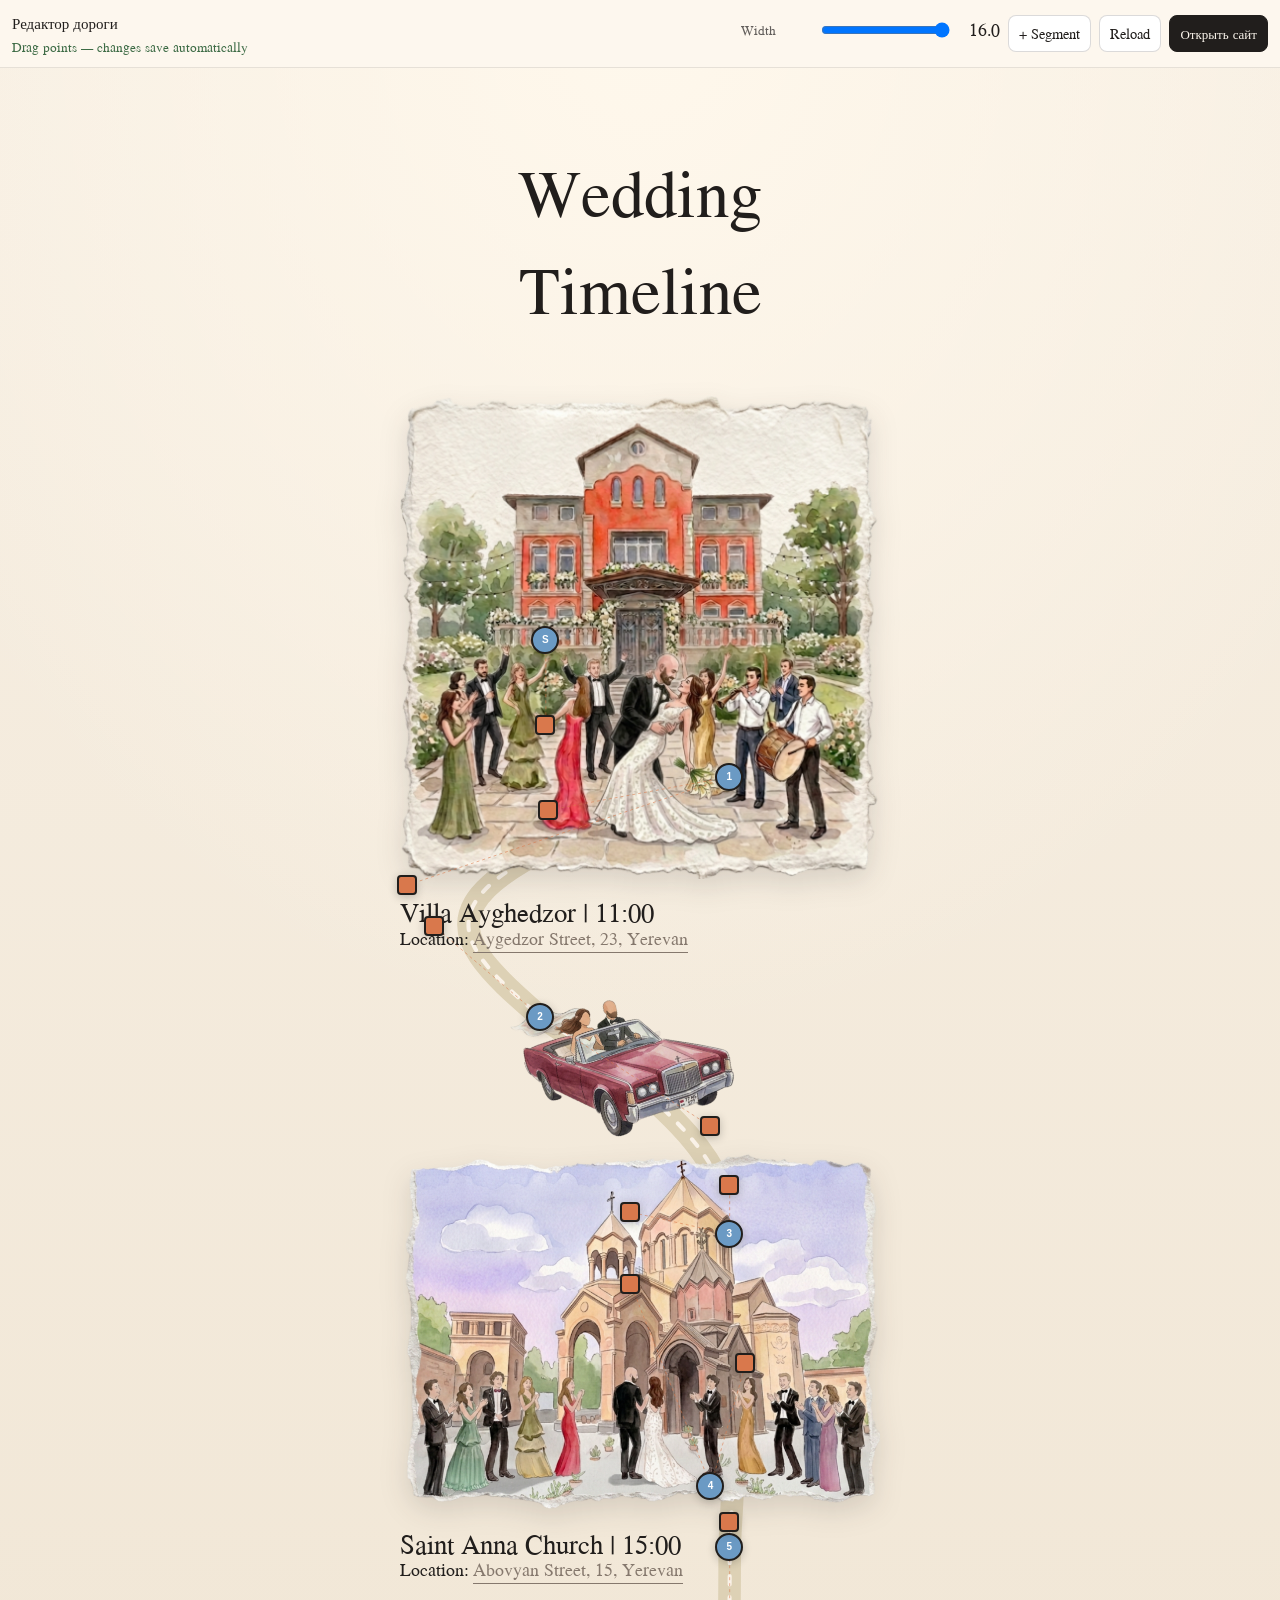
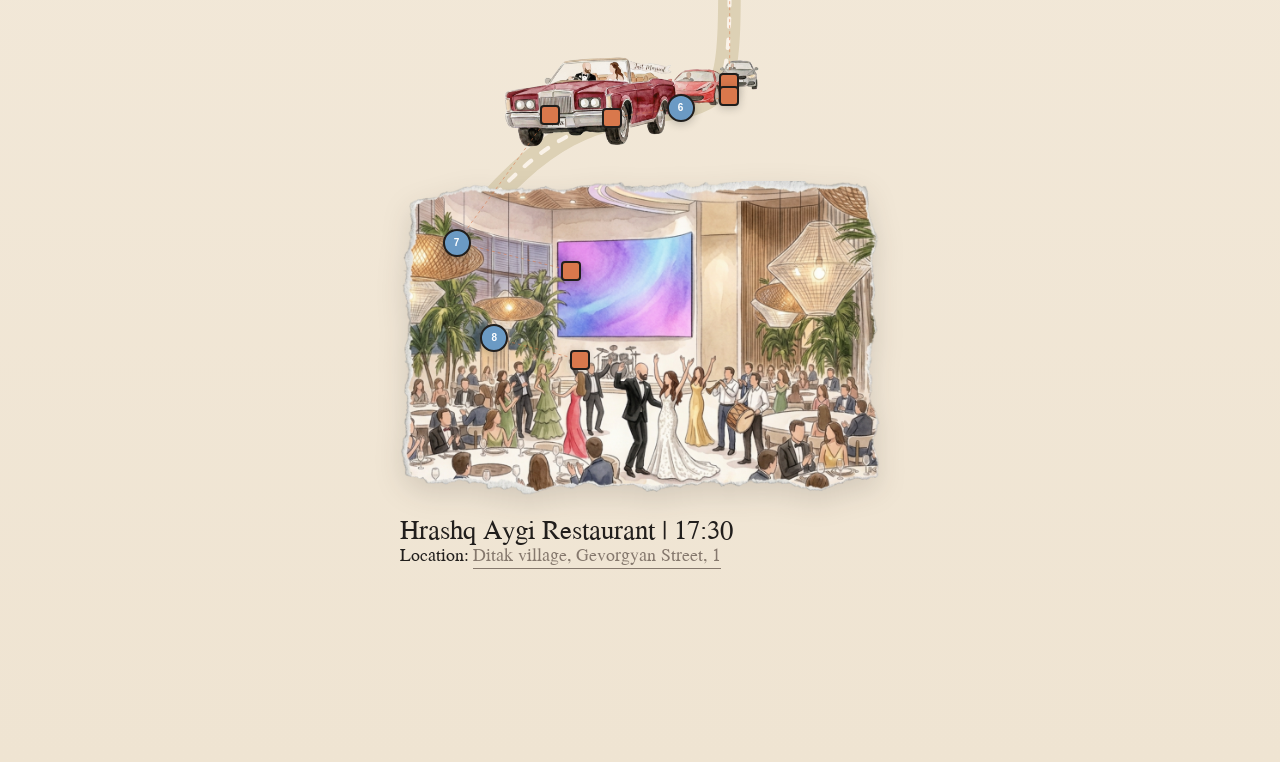
==== road-editor.html @ af09ce6f "Add visual road editor with auto-sync to the invite page. Standalone road-editor saves path points t" ====
<!DOCTYPE html>
<html lang="ru" class="way-edit road-editor">
  <head>
    <meta charset="UTF-8" />
    <meta
      name="viewport"
      content="width=device-width, initial-scale=1.0, viewport-fit=cover, maximum-scale=1"
    />
    <meta name="theme-color" content="#f6efe2" />
    <title>Road editor — Wedding timeline</title>
    <link rel="preconnect" href="https://fonts.googleapis.com" />
    <link rel="preconnect" href="https://fonts.gstatic.com" crossorigin />
    <link
      href="https://fonts.googleapis.com/css2?family=Birthstone+Bounce:wght@400;500&family=Jomolhari&family=Ponomar&display=swap"
      rel="stylesheet"
    />
    <link rel="stylesheet" href="styles.css?v=20260731d" />
  </head>
  <body class="road-editor-body">
    <header class="road-editor-bar">
      <div class="road-editor-bar__copy">
        <strong>Редактор дороги</strong>
        <span data-road-status data-state="ok">Loading…</span>
      </div>
      <div class="road-editor-bar__tools">
        <label class="way-edit-field road-editor-width">
          <span>Width</span>
          <input data-edit="width" type="range" min="3" max="16" step="0.5" />
          <output data-edit="width-out">7.5</output>
        </label>
        <button type="button" data-edit="add">+ Segment</button>
        <button type="button" data-edit="reload">Reload</button>
        <a class="road-editor-bar__link" href="./">Открыть сайт</a>
      </div>
    </header>

    <main class="road-editor-main">
      <section class="way" aria-label="Wedding day itinerary">
        <h2 class="way__title">Wedding Timeline</h2>
        <div class="way__stage">
          <svg
            class="way__mobile-road way__mobile-road--full"
            viewBox="-80 0 260 1000"
            preserveAspectRatio="none"
            overflow="visible"
            xmlns="http://www.w3.org/2000/svg"
            aria-hidden="true"
          >
            <path class="way__mobile-road-bed" d="M 50 20 C 50 80, 52 140, 50 190" />
            <path class="way__mobile-road-dash" d="M 50 20 C 50 80, 52 140, 50 190" />
          </svg>

          <div class="way__decor" aria-hidden="true"></div>

          <article class="way__card way__card--villa">
            <div class="way__card-art">
              <img
                src="assets/way-villa.png"
                alt="Villa Ayghedzor"
                loading="eager"
                decoding="async"
              />
            </div>
            <div class="way__card-copy">
              <h2>Villa Ayghedzor | 11:00</h2>
              <p><span>Location:</span><a href="#">Aygedzor Street, 23, Yerevan</a></p>
            </div>
          </article>

          <div class="way__mobile-leg way__mobile-leg--church" aria-hidden="true">
            <div class="way__mobile-car way__mobile-car--solo">
              <img src="assets/way-car.png" alt="" loading="eager" decoding="async" />
            </div>
          </div>

          <article class="way__card way__card--church">
            <div class="way__card-art">
              <img
                src="assets/way-church.png"
                alt="Saint Anna Church"
                loading="eager"
                decoding="async"
              />
            </div>
            <div class="way__card-copy">
              <h2>Saint Anna Church | 15:00</h2>
              <p><span>Location:</span><a href="#">Abovyan Street, 15, Yerevan</a></p>
            </div>
          </article>

          <div class="way__mobile-leg way__mobile-leg--restaurant" aria-hidden="true">
            <div class="way__mobile-car way__mobile-car--convoy">
              <img src="assets/way-convoy.png" alt="" loading="eager" decoding="async" />
            </div>
          </div>

          <article class="way__card way__card--restaurant">
            <div class="way__card-art">
              <img
                src="assets/way-restaurant.png"
                alt="Hrashq Aygi Restaurant"
                loading="eager"
                decoding="async"
              />
            </div>
            <div class="way__card-copy">
              <h2>Hrashq Aygi Restaurant | 17:30</h2>
              <p>
                <span>Location:</span
                ><a href="#">Ditak village, Gevorgyan Street, 1</a>
              </p>
            </div>
          </article>
        </div>
      </section>
    </main>

    <script src="way-mobile.js?v=20260731d"></script>
    <script src="road-editor.js?v=20260731d"></script>
  </body>
</html>
---- styles.css ----
:root {
  --color-bg: #fdf7ee;
  --color-ink: #211e1c;
  --color-ink-strong: #000000;
  --color-rule: #5d886d;
  --color-link: #85786d;
  --font-serif: "Ponomar", "Times New Roman", serif;
  --font-script: "Birthstone Bounce", cursive;
  --font-display: "Jomolhari", "Times New Roman", serif;
  --font-annabelle: "Annabelle Cyr", "Birthstone Bounce", cursive;
  --page-max: 1440px;
  /* Locked on phones so Safari chrome show/hide does not resize sections. */
  --app-height: 100svh;
}

@font-face {
  font-family: "Annabelle Cyr";
  src: url("assets/fonts/AnnabelleCyr.ttf") format("truetype");
  font-weight: 400;
  font-style: normal;
  font-display: swap;
}

*,
*::before,
*::after {
  box-sizing: border-box;
  margin: 0;
  padding: 0;
}

html {
  -webkit-font-smoothing: antialiased;
  -moz-osx-font-smoothing: grayscale;
  -webkit-text-size-adjust: 100%;
  text-size-adjust: 100%;
}

/*
 * Safari 26+ ignores theme-color. It tints the bottom toolbar from:
 *   1) a fixed/sticky edge strip (≥3px tall, ≥80% wide, within ~3px of bottom)
 *   2) else body background → that's why you saw solid #fdf7ee
 *
 * For a translucent bar: keep this strip WITHOUT background-color
 * (do not set transparent — Safari then falls back to body and paints the fill).
 */
.safari-transparent-nav {
  position: fixed;
  bottom: 0;
  left: 0;
  width: 100%;
  height: 3px;
  z-index: 9999;
  pointer-events: none;
}

html,
body {
  background: var(--color-bg);
}

body {
  font-family: var(--font-display);
  color: var(--color-ink);
  overflow-x: clip;
  overscroll-behavior-y: none;
}

/* Native document scroll on phones — avoids jank from JS translate scroll. */
html.is-native-scroll,
html.is-native-scroll body {
  height: auto;
  min-height: 100%;
  overflow-x: clip;
  overflow-y: auto;
  overscroll-behavior-y: auto;
}

html.is-native-scroll .scroll-root {
  display: none;
  height: 0 !important;
}

html.is-native-scroll .page {
  position: relative;
  inset: auto;
  width: 100%;
  height: auto;
  min-height: 100%;
  overflow: visible;
}

html.is-native-scroll .page__content {
  transform: none !important;
  will-change: auto;
}

html.is-native-scroll .page__bg {
  position: fixed;
  /* Large viewport keeps the fill stable while Safari chrome toggles */
  inset: 0;
  height: 100lvh;
  min-height: 100%;
}

/* Apply before JS runs so phones never start in fixed-scroll mode. */
@media (max-width: 900px), (hover: none) and (pointer: coarse) {
  html,
  body {
    height: auto;
    min-height: 100%;
    /* Avoid overflow-x:hidden — it clips drop-shadows, rotates, and text in Safari/Chrome. */
    overflow-x: clip;
    overflow-y: auto;
    overscroll-behavior-y: auto;
  }

  .scroll-root {
    display: none;
    height: 0 !important;
  }

  .page {
    position: relative;
    inset: auto;
    width: 100%;
    max-width: 100%;
    height: auto;
    min-height: 100%;
    overflow: visible;
  }

  .page__content {
    transform: none !important;
    will-change: auto;
    max-width: 100%;
    overflow: visible;
  }

  .page__bg {
    position: fixed;
    inset: 0;
    height: 100lvh;
    min-height: 100%;
  }
}

.scroll-root {
  position: relative;
  width: 100%;
  pointer-events: none;
}

.page {
  position: fixed;
  inset: 0;
  z-index: 1;
  overflow: hidden;
  width: 100%;
  height: 100%;
}

.page__bg {
  position: absolute;
  inset: 0;
  z-index: 0;
  pointer-events: none;
  overflow: hidden;
}

.page__bg-color {
  position: absolute;
  inset: 0;
  background: var(--color-bg);
}

.page__bg-pattern {
  position: absolute;
  inset: 0;
  opacity: 0.25;
  background-color: transparent;
  background-image: url("assets/bg-floral.png");
  background-position: center top;
  background-size: 100% auto;
  background-repeat: repeat-y;
}

.page__content {
  position: relative;
  z-index: 1;
  width: 100%;
  --scroll-y: 0px;
  transform: translate3d(0, var(--scroll-y), 0);
  will-change: transform;
}

.page__content > .hero,
.page__content > .invite,
.page__content > .way,
.page__content > .styling,
.page__content > .countdown {
  position: relative;
  z-index: 1;
  background: transparent;
  overflow: visible;
}

[data-scroll-item] {
  --parallax-y: 0px;
  transform: translate3d(0, var(--parallax-y), 0);
  will-change: transform;
}

/* Prevent parent parallax var from shifting nested reveals/layout */
[data-scroll-item] * {
  --parallax-y: 0px;
}

/* Sequential reveal — local offset only (no inherited parallax) */
[data-reveal] {
  opacity: 0;
  transform: translate3d(0, 24px, 0);
  transition:
    opacity 1.1s cubic-bezier(0.22, 1, 0.36, 1),
    transform 1.1s cubic-bezier(0.22, 1, 0.36, 1);
  will-change: opacity, transform;
}

[data-reveal].is-revealed {
  opacity: 1;
  transform: translate3d(0, 0, 0);
}

/* Same element also parallax-scrolls */
[data-scroll-item][data-reveal] {
  transform: translate3d(0, calc(var(--parallax-y, 0px) + 24px), 0);
}

[data-scroll-item][data-reveal].is-revealed {
  transform: translate3d(0, var(--parallax-y, 0px), 0);
}

@media (prefers-reduced-motion: reduce) {
  [data-reveal],
  [data-scroll-item][data-reveal] {
    opacity: 1;
    transform: translate3d(0, var(--parallax-y, 0px), 0);
    transition: none;
  }
}

/* —— Hero —— */
.hero {
  position: relative;
  z-index: 1;
  display: flex;
  align-items: center;
  justify-content: center;
  width: 100%;
  max-width: var(--page-max);
  height: 100dvh;
  min-height: 100dvh;
  margin: 0 auto;
  padding: clamp(32px, 6vh, 80px) clamp(20px, 4vw, 48px);
  overflow: visible;
}

.hero__inner {
  display: flex;
  flex-direction: column;
  align-items: center;
  gap: 16px;
  width: 100%;
}

.hero__headline {
  display: flex;
  flex-direction: column;
  align-items: center;
  width: max-content;
  max-width: min(100%, 92vw);
  text-align: center;
}

.blur-text {
  display: block;
  white-space: nowrap;
}

.blur-text.blur-text--wrap {
  white-space: normal;
}

.blur-segment {
  display: inline-block;
  white-space: nowrap;
  will-change: transform, filter, opacity;
}

.hero__eyebrow {
  position: relative;
  z-index: 1;
  width: max-content;
  max-width: 100%;
  margin-bottom: -0.58em;
  font-family: var(--font-serif);
  font-size: clamp(36px, 5.5vw, 64px);
  font-weight: 400;
  line-height: 0.75;
  letter-spacing: 0.01em;
  text-transform: uppercase;
  color: var(--color-ink);
}

.hero__script {
  position: relative;
  z-index: 2;
  width: max-content;
  max-width: 100%;
  padding-inline: 0.18em;
  font-family: var(--font-script);
  font-size: clamp(48px, 7vw, 81px);
  font-weight: 500;
  line-height: 1.15;
  color: var(--color-ink-strong);
  overflow: visible;
}

.hero__photo {
  display: flex;
  align-items: center;
  justify-content: center;
  width: min(100%, 356px);
  overflow: visible;
  /* Transform-only entrance so the polaroid shadow is visible from the first frame */
  animation: hero-fade-up 1s cubic-bezier(0.22, 1, 0.36, 1) 0.15s both;
}

.hero__photo-tilt {
  flex: none;
  transform: rotate(-4.57deg);
  overflow: visible;
  animation: polaroid-settle 1.2s cubic-bezier(0.22, 1, 0.36, 1) 0.35s both;
}

.polaroid {
  position: relative;
  width: clamp(200px, 48vw, 317px);
  aspect-ratio: 317 / 502;
  overflow: hidden;
  border-radius: 15px;
  transform-origin: 50% 55%;
  /* Shadow stays constant; float only moves the card */
  filter: drop-shadow(0 10px 18px rgba(0, 0, 0, 0.16));
  animation: polaroid-float 7.5s ease-in-out 1.5s infinite;
  will-change: transform;
}

.polaroid__frame {
  position: absolute;
  inset: 0;
  width: 100%;
  height: 100%;
  object-fit: fill;
  pointer-events: none;
  user-select: none;
}

.polaroid__image {
  position: absolute;
  top: 8.23%;
  left: 6.72%;
  width: 86.96%;
  height: 73.81%;
  border-radius: 15px;
  object-fit: cover;
  box-shadow: 0 0 14px rgba(0, 0, 0, 0.25);
}

.hero__names {
  width: 100%;
  font-family: var(--font-display);
  font-size: clamp(36px, 5.5vw, 68px);
  font-weight: 400;
  line-height: 1.15;
  text-align: center;
  text-transform: capitalize;
  color: var(--color-ink);
}

/* —— Invite (full viewport like Hero; art scales to fit) —— */
.invite {
  position: relative;
  z-index: 1;
  display: flex;
  flex-direction: column;
  align-items: center;
  justify-content: center;
  gap: clamp(16px, 4.5vh, 52px);
  width: 100%;
  max-width: var(--page-max);
  height: 100dvh;
  min-height: 100dvh;
  margin: 0 auto;
  padding: clamp(24px, 5vh, 64px) clamp(20px, 4vw, 120px);
  overflow: visible;
}

.invite__date-block {
  flex: 0 0 auto;
  display: flex;
  flex-direction: column;
  align-items: center;
  width: min(100%, 500px);
}

.invite__date-group {
  display: flex;
  flex-direction: column;
  align-items: center;
  gap: 4px;
  width: min(100%, 328px);
}

.invite__label {
  position: relative;
  z-index: 2;
  width: 100%;
  font-family: var(--font-display);
  font-size: clamp(20px, 2.4vw, 28px);
  font-weight: 400;
  line-height: 1.2;
  text-align: center;
  text-transform: uppercase;
  color: var(--color-ink);
}

.invite__date {
  position: relative;
  z-index: 1;
  display: flex;
  align-items: center;
  justify-content: center;
  gap: 9px;
  width: 100%;
  font-family: var(--font-display);
  font-size: clamp(36px, 5vw, 58px);
  font-weight: 400;
  line-height: 1.15;
  text-align: center;
  text-transform: uppercase;
  color: var(--color-ink);
}

.invite__date span:first-child,
.invite__date span:nth-child(3) {
  width: clamp(56px, 8vw, 80px);
}

.invite__rule {
  display: block;
  width: 1px;
  height: clamp(36px, 5vw, 54px);
  background: var(--color-rule);
}

.invite__names {
  width: 100%;
  font-family: var(--font-display);
  font-size: clamp(40px, 6vw, 68px);
  font-weight: 400;
  line-height: normal;
  text-align: center;
  text-transform: capitalize;
  color: var(--color-ink);
}

.invite__art {
  position: relative;
  z-index: 1;
  flex: 0 1 auto;
  display: flex;
  align-items: center;
  justify-content: center;
  width: auto;
  max-width: min(100%, 1200px);
  height: auto;
  max-height: min(46dvh, 542px);
  aspect-ratio: 1200 / 542;
  min-height: 0;
}

.invite__art img {
  display: block;
  width: 100%;
  height: 100%;
  max-height: min(46dvh, 542px);
  object-fit: contain;
  user-select: none;
  pointer-events: none;
}

.invite__message {
  position: relative;
  z-index: 2;
  flex: 0 0 auto;
  width: max-content;
  max-width: 100%;
  margin-top: 0;
  padding-inline: 0.2em;
  font-family: var(--font-display);
  /* Scales to keep the full sentence on one line across viewports */
  font-size: clamp(11px, 2.15vw + 0.55rem, 32px);
  font-weight: 400;
  line-height: 1.2;
  text-align: center;
  text-transform: capitalize;
  color: var(--color-ink);
  white-space: nowrap;
  overflow: visible;
}

.invite__message.blur-text {
  flex-wrap: nowrap;
  white-space: nowrap;
  max-width: 100%;
}

/* —— Way (Figma 27:264 — 1440×1000) —— */
.way {
  width: 100%;
  max-width: var(--page-max);
  margin: 0 auto;
  padding: 0 clamp(0px, 2vw, 24px) clamp(64px, 10vh, 120px);
}

/* Figma 0:52 — Wedding Timeline, 68px Jomolhari, top ~62 */
.way__title {
  width: 100%;
  margin: 0;
  padding: clamp(40px, 4.3vw, 62px) clamp(16px, 4vw, 40px) clamp(24px, 3vw, 48px);
  color: var(--color-ink);
  font-family: var(--font-display);
  font-size: clamp(36px, 4.7vw, 68px);
  font-weight: 400;
  line-height: normal;
  text-align: center;
  text-transform: capitalize;
}

.way__title.blur-text {
  justify-content: center;
}

.way__stage {
  position: relative;
  width: 100%;
  aspect-ratio: 1440 / 1000;
  min-height: 560px;
}

.way__decor {
  position: absolute;
  inset: 0;
  z-index: 1;
  pointer-events: none;
}

/* Vector 1 — left 269.5 top 207.34 w 1046.48 h 604.70 */
.way__path {
  position: absolute;
  left: 18.715%;
  top: 20.734%;
  width: 72.672%;
  height: 60.47%;
  z-index: 1;
}

.way__path img {
  position: absolute;
  top: -3.74%;
  right: -2.29%;
  bottom: -4.04%;
  left: 0;
  display: block;
  width: 100%;
  height: 100%;
  max-width: none;
  object-fit: fill;
}

.way__car {
  position: absolute;
  pointer-events: none;
}

.way__car img {
  display: block;
  width: 100%;
  height: 100%;
  object-fit: contain;
  user-select: none;
  pointer-events: none;
}

/* Solo car sits on the Villa → Church stroke */
.way__car--solo {
  left: 37%;
  top: 25.5%;
  width: 12.98%;
  height: 16.97%;
  display: flex;
  align-items: center;
  justify-content: center;
  z-index: 2;
}

.way__car--solo img {
  width: 100%;
  height: auto;
  transform: rotate(-27.27deg);
  /* Shadow on the PNG itself — avoids square box shadows on Safari */
  filter: drop-shadow(0 8px 10px rgba(33, 30, 28, 0.22));
  transform-origin: center center;
  animation: way-car-drift-desktop 5.5s ease-in-out infinite;
}

/* Convoy sits on the Church → Restaurant curve */
.way__car--convoy {
  left: 60%;
  top: 59.2%;
  width: 26.042%;
  height: 19%;
  z-index: 2;
  transform-origin: center center;
  animation: way-car-drift-alt-desktop 6.5s ease-in-out infinite;
}

.way__car--convoy img {
  filter: drop-shadow(0 8px 10px rgba(33, 30, 28, 0.22));
}

/* Mobile-only continuous road — hidden on desktop */
.way__mobile-road--full {
  display: none;
}

/* Mobile-only route connectors (drawn path + cars between stops) */
.way__mobile-leg {
  display: none;
}

.way__card {
  position: absolute;
  z-index: 3;
  display: flex;
  flex-direction: column;
  align-items: flex-start;
  background: transparent;
}

.way__card-art {
  position: relative;
  width: 100%;
  flex-shrink: 0;
  overflow: visible;
}

.way__card-art img {
  display: block;
  width: 100%;
  height: 100%;
  object-fit: cover;
  user-select: none;
  pointer-events: none;
  /* Soft PNG-aware shadow (not a box around the element) */
  filter: drop-shadow(0 10px 14px rgba(33, 30, 28, 0.14));
}

.way__card-copy {
  font-family: var(--font-display);
  text-transform: capitalize;
  color: var(--color-ink);
  overflow-wrap: anywhere;
  word-wrap: break-word;
}

.way__card-copy h2 {
  margin: 0;
  font-size: clamp(16px, 1.9vw, 28px);
  font-weight: 400;
  line-height: 1.25;
  max-width: 100%;
}

.way__card-copy p {
  margin: 0;
  font-size: clamp(12px, 1.25vw, 18px);
  line-height: 1.35;
  color: var(--color-ink);
  max-width: 100%;
}

.way__card-copy .blur-text {
  justify-content: flex-start;
  max-width: 100%;
}

.way__card-copy a {
  color: var(--color-link);
  text-decoration: none;
  border-bottom: 1px solid currentColor;
  margin-left: 4px;
  transition: color 0.25s ease, border-bottom-color 0.25s ease;
}

.way__card-copy a:hover {
  color: var(--color-ink);
}

.way__card-copy a.is-link-hint {
  animation: way-link-hint 1.55s ease-in-out 0.12s 1;
}

@keyframes way-link-hint {
  0%,
  100% {
    color: var(--color-link);
    border-bottom-color: var(--color-link);
    opacity: 1;
    filter: brightness(1);
  }
  18% {
    color: var(--color-ink);
    border-bottom-color: var(--color-ink);
    opacity: 1;
    filter: brightness(1.12);
  }
  36% {
    color: var(--color-link);
    border-bottom-color: var(--color-link);
    opacity: 0.72;
    filter: brightness(1);
  }
  54% {
    color: var(--color-ink);
    border-bottom-color: var(--color-ink);
    opacity: 1;
    filter: brightness(1.1);
  }
  72% {
    color: var(--color-link);
    border-bottom-color: var(--color-link);
    opacity: 0.8;
    filter: brightness(1);
  }
}

/* Frame 11 — left 149 top 48 w 323 */
.way__card--villa {
  left: 10.347%;
  top: 4.8%;
  width: 22.431%;
  gap: 4px;
}

.way__card--villa .way__card-art {
  height: 0;
  padding-bottom: 101.24%; /* 327 / 323 */
}

.way__card--villa .way__card-art img {
  position: absolute;
  inset: 0;
}

.way__card--villa .way__card-copy {
  width: 100%;
  padding-left: 0;
}

/* Frame 10 — left 815 top 198 w 408 */
.way__card--church {
  left: 56.597%;
  top: 19.8%;
  width: 28.333%;
  gap: 0;
}

.way__card--church .way__card-art {
  aspect-ratio: 408 / 307;
}

.way__card--church .way__card-copy {
  width: 87.5%; /* 357 / 408 */
  padding-left: 0;
}

/* Frame 12 — left 139 top 527 w 562 */
.way__card--restaurant {
  left: 9.653%;
  top: 52.7%;
  width: 39.028%;
  gap: 5px;
}

.way__card--restaurant .way__card-art {
  aspect-ratio: 559 / 367;
}

.way__card--restaurant .way__card-copy {
  width: 100%;
  padding-left: 0;
}

/* Desktop: widen cards + keep titles/locations on one line */
@media (min-width: 861px) {
  .way__card-copy {
    overflow-wrap: normal;
    word-wrap: normal;
  }

  .way__card-copy h2,
  .way__card-copy p {
    max-width: none;
    white-space: nowrap;
  }

  .way__card-copy .blur-text,
  .way__card-copy .blur-text.blur-text--wrap {
    flex-wrap: nowrap;
    white-space: nowrap;
    max-width: none;
    width: max-content;
  }

  .way__card--villa {
    width: 30.5%;
  }

  .way__card--villa .way__card-art {
    width: 73.55%; /* keep art ~323px on 1440 stage */
    height: 0;
    padding-bottom: 74.45%; /* 327/323 * 73.55% of card */
  }

  .way__card--villa .way__card-copy {
    width: max-content;
    min-width: 100%;
  }

  .way__card--church {
    width: 34%;
  }

  .way__card--church .way__card-art {
    width: 83.3%; /* ~408/490 */
  }

  .way__card--church .way__card-copy {
    width: max-content;
    min-width: 100%;
    padding-left: 0;
  }

  .way__card--restaurant {
    width: 46%;
  }

  .way__card--restaurant .way__card-art {
    width: 84.8%; /* ~559/660 */
  }

  .way__card--restaurant .way__card-copy {
    width: max-content;
    min-width: 100%;
  }
}

@media (max-width: 860px) {
  .way {
    padding: clamp(32px, 6vh, 64px) clamp(16px, 4vw, 24px) clamp(48px, 8vh, 80px);
  }

  .way__title {
    padding: 8px max(16px, env(safe-area-inset-left)) 28px
      max(16px, env(safe-area-inset-right));
    font-size: clamp(28px, 8vw, 40px);
  }

  .way__title.blur-text {
    flex-wrap: wrap;
    white-space: normal;
  }

  .way__stage {
    display: flex;
    flex-direction: column;
    align-items: stretch;
    gap: 0;
    aspect-ratio: auto;
    min-height: 0;
    position: relative;
    overflow: visible;
  }

  .way__decor {
    display: none;
  }

  /* Single continuous road behind cards & cars */
  .way__mobile-road--full {
    display: block;
    position: absolute;
    /* Full stage width + side bleed so wide bends are not clipped */
    left: -8%;
    right: -8%;
    top: 2%;
    bottom: 10%;
    z-index: 0;
    width: auto;
    height: auto;
    pointer-events: none;
    overflow: visible;
    -webkit-mask-image: none;
    mask-image: none;
  }

  .way__mobile-road-bed {
    fill: none;
    stroke: #ddd1b5;
    stroke-width: 7.5;
    stroke-linecap: round;
    stroke-linejoin: round;
  }

  .way__mobile-road-dash {
    fill: none;
    stroke: rgba(253, 247, 238, 0.9);
    stroke-width: 1.4;
    stroke-linecap: round;
    stroke-linejoin: round;
    stroke-dasharray: 6 9;
  }

  .way__card {
    position: relative;
    left: auto;
    top: auto;
    /* Above path legs so labels cover the stroke; art PNGs stay see-through at edges */
    z-index: 4;
    width: min(100%, 520px);
    max-width: 100%;
    margin: 0 auto;
    gap: 8px;
    overflow: visible;
  }

  .way__card--villa .way__card-art {
    height: auto;
    padding-bottom: 0;
    width: 100%;
    aspect-ratio: 323 / 327;
  }

  .way__card--villa .way__card-art img {
    position: static;
  }

  .way__card--church .way__card-art,
  .way__card--restaurant .way__card-art {
    height: auto;
    width: 100%;
    aspect-ratio: auto;
  }

  .way__card-art {
    position: relative;
    z-index: 4;
    overflow: visible;
    background: transparent;
    margin-bottom: 4px;
  }

  .way__card-art img {
    width: 100%;
    height: auto;
    object-fit: contain;
    object-position: center top;
    background: transparent;
    /* Large blur radius makes a square plate on Safari — keep tight & soft */
    filter: drop-shadow(0 6px 5px rgba(33, 30, 28, 0.16));
    -webkit-filter: drop-shadow(0 6px 5px rgba(33, 30, 28, 0.16));
  }

  .way__card-copy,
  .way__card--church .way__card-copy,
  .way__card--restaurant .way__card-copy,
  .way__card--villa .way__card-copy {
    position: relative;
    z-index: 5;
    width: 100%;
    max-width: 100%;
    padding: 10px 0 18px;
    background: transparent;
    overflow: visible;
    overflow-wrap: break-word;
    word-wrap: break-word;
  }

  .way__card-copy h2,
  .way__card-copy p {
    max-width: 100%;
    white-space: normal;
  }

  .way__card-copy .blur-text,
  .way__card-copy .blur-text.blur-text--wrap {
    display: block;
    white-space: normal;
    width: 100%;
    max-width: 100%;
  }

  .way__card-copy h2 {
    font-size: 20px;
    margin-bottom: 6px;
    line-height: 1.22;
  }

  .way__card-copy p {
    font-size: 14px;
    line-height: 1.45;
  }

  /* Keep cards from drifting over the measured path on phones */
  .way__card[data-scroll-item] {
    transform: none !important;
  }

  .way__stage--mobile-paths {
    position: relative;
  }

  .way__mobile-leg {
    position: relative;
    display: flex;
    align-items: center;
    justify-content: center;
    width: min(100%, 520px);
    /* Fixed spacer between cards — cars stay centered here forever */
    height: clamp(120px, 34vw, 160px);
    margin: 8px auto 14px;
    z-index: 2;
    pointer-events: none;
    overflow: visible;
    isolation: isolate;
  }

  /* Legacy per-leg roads removed — one full road on the stage */
  .way__mobile-leg .way__mobile-road,
  .way__stage--mobile-paths .way__mobile-line-wrap,
  .way__mobile-line-wrap,
  .way__mobile-line {
    display: none !important;
  }

  .way__mobile-car {
    position: relative;
    left: auto;
    top: auto;
    z-index: 10;
    flex: 0 0 auto;
    pointer-events: none;
    filter: none;
    background: transparent;
  }

  .way__mobile-car img {
    display: block;
    width: 100%;
    height: auto;
    object-fit: contain;
    user-select: none;
    pointer-events: none;
    background: transparent;
  }

  /* Centered on the track; origin near the wheels so the car sits on the road */
  .way__mobile-car--solo {
    width: clamp(94px, 28.8vw, 200px);
    transform-origin: 50% 82%;
    transform: rotate(-19deg);
  }

  .way__mobile-car--convoy {
    width: clamp(150px, 48vw, 280px);
    transform-origin: 50% 78%;
    transform: rotate(-2.5deg);
  }

  .way__mobile-leg--church .way__mobile-car--solo {
    animation: way-car-drift-center 5.5s ease-in-out infinite;
  }

  .way__mobile-leg--restaurant .way__mobile-car--convoy {
    animation: way-car-drift-center-alt 6.5s ease-in-out infinite;
  }
}

@keyframes way-car-drift-desktop {
  0%,
  100% {
    transform: rotate(-27.27deg) translate3d(0, 0, 0);
  }
  50% {
    transform: rotate(-23deg) translate3d(6px, -4px, 0);
  }
}

@keyframes way-car-drift-alt-desktop {
  0%,
  100% {
    transform: rotate(0deg) translate3d(0, 0, 0);
  }
  50% {
    transform: rotate(4deg) translate3d(-5px, -3px, 0);
  }
}

@keyframes way-car-drift {
  0%,
  100% {
    transform: translate(-50%, -92%) rotate(-27.27deg);
  }
  50% {
    transform: translate(calc(-50% + 5px), calc(-92% - 4px)) rotate(-25deg);
  }
}

@keyframes way-car-drift-alt {
  0%,
  100% {
    transform: translate(-50%, -87%) rotate(6deg);
  }
  50% {
    transform: translate(calc(-50% - 5px), calc(-87% - 3px)) rotate(8deg);
  }
}

/* Mobile: stay flex-centered on the track; soft float around that point */
@keyframes way-car-drift-center {
  0%,
  100% {
    transform: translate3d(0, 0, 0) rotate(-19deg);
  }
  50% {
    transform: translate3d(10px, -5px, 0) rotate(-16deg);
  }
}

@keyframes way-car-drift-center-alt {
  0%,
  100% {
    transform: translate3d(0, 0, 0) rotate(-2.5deg);
  }
  50% {
    transform: translate3d(-10px, -5px, 0) rotate(1deg);
  }
}

@media (prefers-reduced-motion: reduce) {
  .way__car--solo img,
  .way__car--convoy,
  .way__mobile-leg--church .way__mobile-car--solo,
  .way__mobile-leg--restaurant .way__mobile-car--convoy {
    animation: none;
  }
}

@media (max-width: 860px) and (prefers-reduced-motion: reduce) {
  .way__mobile-leg--church .way__mobile-car--solo,
  .way__mobile-leg--restaurant .way__mobile-car--convoy {
    animation: none;
  }
}

/* —— Standalone road editor page —— */
html.road-editor,
html.road-editor body {
  margin: 0;
  min-height: 100%;
  background:
    radial-gradient(120% 80% at 50% 0%, #fff8ec 0%, transparent 55%),
    linear-gradient(180deg, #f7efe3 0%, #efe4d2 100%);
  overscroll-behavior: none;
}

.road-editor-body {
  padding: 0 0 48px;
  touch-action: pan-y;
}

.road-editor-bar {
  position: sticky;
  top: 0;
  z-index: 40;
  display: flex;
  flex-wrap: wrap;
  gap: 10px 14px;
  align-items: center;
  justify-content: space-between;
  padding: 10px 12px calc(10px + env(safe-area-inset-top, 0px));
  padding-top: calc(10px + env(safe-area-inset-top, 0px));
  background: rgba(253, 247, 238, 0.94);
  border-bottom: 1px solid rgba(33, 30, 28, 0.1);
  backdrop-filter: blur(10px);
  -webkit-backdrop-filter: blur(10px);
  font-family: var(--font-display, "Jomolhari", serif);
  color: #211e1c;
}

.road-editor-bar__copy {
  display: grid;
  gap: 2px;
  min-width: 0;
}

.road-editor-bar__copy strong {
  font-size: 15px;
  font-weight: 400;
}

.road-editor-bar__copy [data-road-status] {
  font-size: 12px;
  color: #5c554c;
}

.road-editor-bar__copy [data-road-status][data-state="busy"] {
  color: #8a6a2a;
}

.road-editor-bar__copy [data-road-status][data-state="error"] {
  color: #9b2f2f;
}

.road-editor-bar__copy [data-road-status][data-state="ok"] {
  color: #3d6b45;
}

.road-editor-bar__tools {
  display: flex;
  flex-wrap: wrap;
  gap: 8px;
  align-items: center;
}

.road-editor-bar__tools button,
.road-editor-bar__link {
  border: 1px solid rgba(33, 30, 28, 0.16);
  border-radius: 8px;
  background: #fff;
  color: inherit;
  padding: 7px 10px;
  cursor: pointer;
  font: inherit;
  font-size: 13px;
  text-decoration: none;
}

.road-editor-bar__link {
  background: #211e1c;
  color: #fdf7ee;
  border-color: #211e1c;
}

.road-editor-width {
  margin: 0;
  min-width: 140px;
}

.road-editor-main {
  max-width: 560px;
  margin: 0 auto;
  padding: 8px 16px 40px;
}

html.road-editor .way {
  padding-top: 12px;
}

html.road-editor .way__title {
  margin-bottom: 18px;
}

html.road-editor .way-edit-handle {
  width: 28px;
  height: 28px;
  touch-action: none;
}

html.road-editor .way-edit-handle--line {
  width: 20px;
  height: 20px;
}

/* Force mobile road layout on editor at any desktop width */
html.road-editor .way__mobile-road--full {
  display: block;
  position: absolute;
  left: -8%;
  right: -8%;
  z-index: 0;
  width: auto;
  pointer-events: none;
  overflow: visible;
  -webkit-mask-image: none;
  mask-image: none;
}

html.road-editor .way__mobile-road-bed {
  fill: none;
  stroke: #ddd1b5;
  stroke-width: 7.5;
  stroke-linecap: round;
  stroke-linejoin: round;
}

html.road-editor .way__mobile-road-dash {
  fill: none;
  stroke: rgba(253, 247, 238, 0.9);
  stroke-width: 1.4;
  stroke-linecap: round;
  stroke-linejoin: round;
  stroke-dasharray: 6 9;
}

html.road-editor .way__mobile-leg {
  position: relative;
  display: flex;
  align-items: center;
  justify-content: center;
  width: min(100%, 520px);
  height: clamp(120px, 34vw, 160px);
  margin: 8px auto 14px;
  z-index: 2;
  pointer-events: none;
  overflow: visible;
}

html.road-editor .way__mobile-car {
  position: relative;
  z-index: 10;
  pointer-events: none;
}

html.road-editor .way__mobile-car img {
  display: block;
  width: 100%;
  height: auto;
}

html.road-editor .way__mobile-car--solo {
  width: clamp(94px, 28.8vw, 200px);
  transform-origin: 50% 82%;
  transform: rotate(-19deg);
  animation: way-car-drift-center 5.5s ease-in-out infinite;
}

html.road-editor .way__mobile-car--convoy {
  width: clamp(150px, 48vw, 280px);
  transform-origin: 50% 78%;
  transform: rotate(-2.5deg);
  animation: way-car-drift-center-alt 6.5s ease-in-out infinite;
}

/* —— Way line editor (?wayedit=1) —— */
html.way-edit .way__stage {
  display: flex;
  flex-direction: column;
  align-items: stretch;
  gap: 0;
  aspect-ratio: auto;
  min-height: 0;
}

html.way-edit .way__decor {
  display: none;
}

html.way-edit .way__card {
  position: relative;
  left: auto;
  top: auto;
  z-index: 1;
  width: min(100%, 520px);
  max-width: 100%;
  margin: 0 auto;
  gap: 8px;
  overflow: visible;
  transform: none !important;
  /* Let handles above/below the art receive drags */
  pointer-events: none;
}

html.way-edit .way__card a {
  pointer-events: auto;
}

html.way-edit .way__card--villa .way__card-art {
  height: auto;
  padding-bottom: 0;
  width: 100%;
  aspect-ratio: 323 / 327;
}

html.way-edit .way__card--villa .way__card-art img {
  position: static;
}

html.way-edit .way__card--church .way__card-art,
html.way-edit .way__card--restaurant .way__card-art {
  height: auto;
  width: 100%;
  aspect-ratio: auto;
}

html.way-edit .way__card-art img {
  width: 100%;
  height: auto;
  object-fit: contain;
}

html.way-edit .way__card-copy,
html.way-edit .way__card--church .way__card-copy,
html.way-edit .way__card--restaurant .way__card-copy,
html.way-edit .way__card--villa .way__card-copy {
  position: relative;
  z-index: 5;
  width: 100%;
  max-width: 100%;
  padding: 10px 0 18px;
}

html.way-edit .way__mobile-leg {
  position: relative;
  display: flex;
  align-items: center;
  justify-content: center;
  width: min(100%, 520px);
  height: clamp(120px, 34vw, 160px);
  margin: 8px auto 14px;
  z-index: 20;
  pointer-events: none;
  overflow: visible;
  isolation: isolate;
}

html.way-edit .way__stage--mobile-paths .way__mobile-line-wrap {
  z-index: 2;
  pointer-events: none;
}

.way-edit-overlay--road {
  position: absolute;
  z-index: 50;
  pointer-events: none;
  overflow: visible;
}

.way-edit-overlay--road .way-edit-handles {
  position: absolute;
  inset: 0;
  pointer-events: none;
}

.way-edit-guides {
  position: absolute;
  inset: 0;
  width: 100%;
  height: 100%;
  overflow: visible;
  pointer-events: none;
}

.way-edit-guides line {
  stroke: rgba(217, 120, 76, 0.55);
  stroke-width: 1;
  stroke-dasharray: 3 3;
  vector-effect: non-scaling-stroke;
}

html.way-edit .way__mobile-road--full {
  display: block !important;
  z-index: 1;
  pointer-events: none;
  -webkit-mask-image: none;
  mask-image: none;
}

html.way-edit .way__mobile-leg {
  z-index: 3;
}

.way-edit-panel {
  position: fixed;
  z-index: 10000;
  top: max(12px, env(safe-area-inset-top));
  right: max(12px, env(safe-area-inset-right));
  width: min(320px, calc(100vw - 24px));
  max-height: calc(100dvh - 24px);
  overflow: auto;
  padding: 14px 14px 16px;
  border: 1px solid rgba(33, 30, 28, 0.14);
  border-radius: 14px;
  background: rgba(253, 247, 238, 0.96);
  box-shadow: 0 16px 40px rgba(33, 30, 28, 0.18);
  color: #211e1c;
  font-family: ui-sans-serif, system-ui, sans-serif;
  font-size: 13px;
  line-height: 1.35;
}

.way-edit-panel__head {
  display: flex;
  align-items: center;
  justify-content: space-between;
  gap: 8px;
  margin-bottom: 8px;
}

.way-edit-panel__head strong {
  font-size: 14px;
}

.way-edit-panel__close {
  width: 28px;
  height: 28px;
  border: 0;
  border-radius: 8px;
  background: rgba(33, 30, 28, 0.08);
  color: inherit;
  font-size: 18px;
  line-height: 1;
  cursor: pointer;
}

.way-edit-panel__hint {
  margin: 0 0 12px;
  color: rgba(33, 30, 28, 0.72);
}

.way-edit-panel__hint code {
  font-size: 11px;
}

.way-edit-swatch {
  display: inline-block;
  width: 10px;
  height: 10px;
  border-radius: 50%;
  vertical-align: middle;
  border: 1.5px solid #211e1c;
}

.way-edit-swatch--point {
  background: #6b9ac4;
}

.way-edit-swatch--line {
  background: #d9784c;
}

.way-edit-swatch--car {
  background: #c4a35a;
}

.way-edit-field {
  display: grid;
  grid-template-columns: 72px 1fr auto;
  gap: 6px 8px;
  align-items: center;
  margin-bottom: 8px;
}

.way-edit-field span:first-child {
  font-size: 12px;
  color: rgba(33, 30, 28, 0.7);
}

.way-edit-field input[type="range"],
.way-edit-field input[type="number"],
.way-edit-field select {
  width: 100%;
  min-width: 0;
}

.way-edit-field output {
  min-width: 42px;
  text-align: right;
  font-variant-numeric: tabular-nums;
}

.way-edit-field--check {
  grid-template-columns: auto 1fr;
  margin: 4px 0 10px;
}

.way-edit-actions {
  display: flex;
  flex-wrap: wrap;
  gap: 6px;
  margin-bottom: 10px;
}

.way-edit-actions button,
.way-edit-field button {
  border: 1px solid rgba(33, 30, 28, 0.16);
  border-radius: 8px;
  background: #fff;
  color: inherit;
  padding: 6px 10px;
  cursor: pointer;
  font: inherit;
}

.way-edit-actions__primary {
  background: #211e1c !important;
  color: #fdf7ee !important;
  border-color: #211e1c !important;
}

.way-edit-code {
  width: 100%;
  box-sizing: border-box;
  resize: vertical;
  border: 1px solid rgba(33, 30, 28, 0.16);
  border-radius: 8px;
  padding: 8px;
  font: 11px/1.4 ui-monospace, SFMono-Regular, Menlo, monospace;
  background: rgba(255, 255, 255, 0.8);
  color: inherit;
}

.way-edit-status {
  margin: 8px 0 0;
  color: #3d6b4f;
  font-size: 12px;
}

.way-edit-overlay {
  position: absolute;
  z-index: 20;
  pointer-events: none;
}

.way-edit-handle {
  position: absolute;
  width: 26px;
  height: 26px;
  margin: 0;
  padding: 0;
  border: 2px solid #211e1c;
  border-radius: 50%;
  transform: translate(-50%, -50%);
  pointer-events: auto;
  cursor: grab;
  box-shadow: 0 2px 8px rgba(33, 30, 28, 0.25);
  touch-action: none;
  -webkit-user-select: none;
  user-select: none;
}

.way-edit-handle--point {
  background: #6b9ac4;
  z-index: 1;
  font-size: 10px;
  font-weight: 700;
  color: #fff;
  line-height: 1;
}

.way-edit-handle--point span {
  pointer-events: none;
}

.way-edit-handle--line {
  width: 22px;
  height: 22px;
  background: #d9784c;
  border-radius: 4px;
  z-index: 2;
}

.way-edit-handle--car {
  width: 24px;
  height: 24px;
  background: #c4a35a;
  z-index: 3;
}

.way-edit-handle.is-dragging,
.way-edit-handle:active {
  cursor: grabbing;
  transform: translate(-50%, -50%) scale(1.15);
}

@media (max-width: 860px) {
  .way-edit-panel {
    top: auto;
    bottom: max(12px, env(safe-area-inset-bottom));
    right: max(10px, env(safe-area-inset-right));
    left: max(10px, env(safe-area-inset-left));
    width: auto;
    max-height: 42dvh;
  }
}

@keyframes hero-fade-up {
  from {
    transform: translate3d(0, calc(var(--parallax-y, 0px) + 18px), 0);
  }
  to {
    transform: translate3d(0, var(--parallax-y, 0px), 0);
  }
}

@keyframes polaroid-settle {
  from {
    transform: rotate(-8deg) translateY(24px);
  }
  to {
    transform: rotate(-4.57deg) translateY(0);
  }
}

@keyframes polaroid-float {
  0% {
    transform: translate3d(0, 0, 0) rotate(0deg);
  }
  20% {
    transform: translate3d(5px, -9px, 0) rotate(1.35deg);
  }
  45% {
    transform: translate3d(-3px, -16px, 0) rotate(-0.7deg);
  }
  70% {
    transform: translate3d(-6px, -7px, 0) rotate(-1.5deg);
  }
  100% {
    transform: translate3d(0, 0, 0) rotate(0deg);
  }
}

/* —— Restaurant Styling —— */
.styling {
  position: relative;
  z-index: 1;
  width: 100%;
  max-width: var(--page-max);
  margin: 0 auto;
  padding: 64px 0;
}

.styling__inner {
  display: flex;
  flex-direction: column;
  align-items: stretch;
  gap: 10px;
  width: 100%;
}

.styling__carousel {
  position: relative;
  width: 100%;
  overflow: hidden;
  contain: layout paint;
  cursor: grab;
  touch-action: pan-y;
  -webkit-user-select: none;
  user-select: none;
  -webkit-mask-image: linear-gradient(
    90deg,
    transparent 0%,
    #000 8%,
    #000 92%,
    transparent 100%
  );
  mask-image: linear-gradient(
    90deg,
    transparent 0%,
    #000 8%,
    #000 92%,
    transparent 100%
  );
}

.styling__carousel.is-dragging {
  cursor: grabbing;
}

.styling__carousel.is-dragging .styling__shot {
  cursor: grabbing;
}

.styling__reveal {
  transform: translate3d(42%, 0, 0);
  opacity: 0;
  transition:
    transform 1.35s cubic-bezier(0.22, 1, 0.36, 1),
    opacity 0.95s ease;
  will-change: transform, opacity;
}

.styling__carousel.is-revealed .styling__reveal {
  transform: translate3d(0, 0, 0);
  opacity: 1;
}

.styling__track {
  --shot-gap: 12px;
  --shot-w: min(487px, 72vw);
  --shot-h: min(274px, 40.5vw);
  --shot-grow: 1.06;
  display: flex;
  align-items: center;
  gap: var(--shot-gap);
  width: max-content;
  padding: 12px 0;
  will-change: transform;
  transform: translate3d(0, 0, 0);
}

.styling__shot {
  position: relative;
  flex: 0 0 auto;
  width: var(--shot-w);
  height: var(--shot-h);
  padding: 0;
  border: 0;
  border-radius: 16px;
  overflow: hidden;
  background: transparent;
  cursor: zoom-in;
  z-index: 1;
  opacity: 0;
  transform: translate3d(56px, 0, 0);
  transition:
    width 0.55s cubic-bezier(0.22, 1, 0.36, 1),
    height 0.55s cubic-bezier(0.22, 1, 0.36, 1);
  -webkit-tap-highlight-color: transparent;
}

.styling__carousel.is-revealed .styling__shot {
  animation: styling-shot-in 0.9s cubic-bezier(0.22, 1, 0.36, 1) forwards;
}

.styling__carousel.is-revealed .styling__shot:nth-child(1),
.styling__carousel.is-revealed .styling__shot:nth-child(5) {
  animation-delay: 0.05s;
}

.styling__carousel.is-revealed .styling__shot:nth-child(2),
.styling__carousel.is-revealed .styling__shot:nth-child(6) {
  animation-delay: 0.14s;
}

.styling__carousel.is-revealed .styling__shot:nth-child(3),
.styling__carousel.is-revealed .styling__shot:nth-child(7) {
  animation-delay: 0.23s;
}

.styling__carousel.is-revealed .styling__shot:nth-child(4),
.styling__carousel.is-revealed .styling__shot:nth-child(8) {
  animation-delay: 0.32s;
}

.styling__shot img {
  display: block;
  width: 100%;
  height: 100%;
  object-fit: cover;
  pointer-events: none;
}

.styling__shot:hover,
.styling__shot:focus-visible {
  width: calc(var(--shot-w) * var(--shot-grow));
  height: calc(var(--shot-h) * var(--shot-grow));
  z-index: 2;
  outline: none;
}

.styling__copy {
  width: 100%;
  padding: 0 60px 0 66px;
  font-family: var(--font-display);
  overflow-wrap: anywhere;
  word-wrap: break-word;
}

.styling__copy h2 {
  color: var(--color-ink);
  font-size: 28px;
  font-weight: 400;
  line-height: normal;
  max-width: 100%;
}

.styling__copy p {
  margin-top: 0;
  color: #605c58;
  font-size: 16px;
  font-weight: 400;
  line-height: 1.35;
  max-width: 100%;
  text-transform: none;
}

.styling__copy .blur-text {
  justify-content: flex-start;
  max-width: 100%;
}

.styling__palette {
  display: flex;
  gap: 12px;
  width: 100%;
  padding: 0 60px;
}

.styling__swatch {
  flex: 1 1 0;
  min-width: 0;
  height: 24px;
  border-radius: 6px;
  background: var(--swatch);
}

@keyframes styling-shot-in {
  from {
    opacity: 0;
    transform: translate3d(56px, 0, 0);
  }
  to {
    opacity: 1;
    transform: translate3d(0, 0, 0);
  }
}

/* —— Countdown (full viewport like Hero) —— */
.countdown {
  position: relative;
  z-index: 1;
  display: flex;
  align-items: center;
  justify-content: center;
  width: 100%;
  max-width: var(--page-max);
  height: 100dvh;
  min-height: 100dvh;
  margin: 0 auto;
  padding: clamp(40px, 8vh, 120px) clamp(20px, 4vw, 60px);
  box-sizing: border-box;
}

.countdown__inner {
  display: flex;
  flex-direction: column;
  align-items: center;
  gap: 40px;
  width: 100%;
}

.countdown__headline {
  display: flex;
  flex-direction: column;
  align-items: center;
  width: 100%;
  font-family: var(--font-display);
  text-align: center;
}

.countdown__headline h2 {
  color: var(--color-ink);
  font-size: clamp(36px, 5.3vw, 76px);
  font-weight: 400;
  line-height: normal;
  text-transform: capitalize;
}

.countdown__headline p {
  margin-top: 0.15em;
  color: var(--color-link);
  font-size: clamp(20px, 2.2vw, 32px);
  font-weight: 400;
  line-height: normal;
  text-align: center;
}

.countdown__headline .blur-text {
  justify-content: center;
}

.countdown__timer {
  display: flex;
  align-items: stretch;
  justify-content: center;
  gap: clamp(12px, 2vw, 28px);
  width: 100%;
  max-width: 920px;
}

.countdown__unit {
  display: flex;
  flex: 1 1 0;
  flex-direction: column;
  align-items: center;
  justify-content: center;
  min-width: 0;
  gap: 6px;
}

.countdown__value {
  color: var(--color-ink);
  font-family: var(--font-display);
  font-size: clamp(40px, 6vw, 72px);
  font-weight: 400;
  line-height: 1;
  font-variant-numeric: tabular-nums;
  letter-spacing: 0.02em;
}

.countdown__label {
  color: var(--color-link);
  font-family: var(--font-display);
  font-size: clamp(12px, 1.2vw, 18px);
  font-weight: 400;
  line-height: 1.2;
  text-transform: uppercase;
  letter-spacing: 0.08em;
}

.countdown__sep {
  display: block;
  align-self: center;
  width: 1px;
  height: clamp(36px, 5vw, 56px);
  margin-top: -0.6em;
  background: var(--color-rule);
  opacity: 0.55;
}

/* —— Lightbox —— */
body.lightbox-open {
  overflow: hidden;
}

.lightbox {
  position: fixed;
  inset: 0;
  z-index: 1000;
  display: none;
  place-items: center;
  padding: 24px;
  /* Keep the fixed overlay itself transparent so Safari 26 does not solid-tint chrome */
  background: transparent;
  opacity: 0;
  visibility: hidden;
  pointer-events: none;
  transition:
    opacity 0.4s cubic-bezier(0.22, 1, 0.36, 1),
    visibility 0.4s;
}

.lightbox.is-open {
  display: grid;
  opacity: 1;
  visibility: visible;
  pointer-events: auto;
}

.lightbox__backdrop {
  position: absolute;
  inset: 0;
  border: 0;
  padding: 0;
  margin: 0;
  background: rgba(33, 30, 28, 0.72);
  cursor: zoom-out;
  backdrop-filter: blur(6px);
  -webkit-backdrop-filter: blur(6px);
}

.lightbox__figure {
  position: relative;
  z-index: 1;
  margin: 0;
  max-width: min(1120px, 92vw);
  max-height: min(86vh, 820px);
  transform: scale(0.94) translateY(12px);
  opacity: 0;
  transition:
    transform 0.45s cubic-bezier(0.22, 1, 0.36, 1),
    opacity 0.45s cubic-bezier(0.22, 1, 0.36, 1);
}

.lightbox.is-open .lightbox__figure {
  transform: scale(1) translateY(0);
  opacity: 1;
}

.lightbox__image {
  display: block;
  width: 100%;
  max-height: min(86vh, 820px);
  object-fit: contain;
  border-radius: 16px;
  box-shadow: 0 24px 64px rgba(0, 0, 0, 0.35);
  background: #1a1714;
}

.lightbox__close {
  position: absolute;
  top: -14px;
  right: -14px;
  width: 40px;
  height: 40px;
  border: 0;
  border-radius: 999px;
  background: #fdf7ee;
  color: var(--color-ink);
  font-size: 1.6rem;
  line-height: 1;
  cursor: pointer;
  box-shadow: 0 8px 20px rgba(0, 0, 0, 0.2);
  transition:
    transform 0.3s cubic-bezier(0.22, 1, 0.36, 1),
    background 0.3s ease;
}

.lightbox__close:hover,
.lightbox__close:focus-visible {
  transform: scale(1.08);
  outline: none;
}

@media (max-width: 900px) {
  .hero {
    height: auto;
    min-height: var(--app-height, 100svh);
    padding: clamp(24px, 5vh, 48px) max(20px, env(safe-area-inset-left))
      clamp(24px, 5vh, 48px) max(20px, env(safe-area-inset-right));
    overflow: visible;
  }

  .hero__inner {
    gap: 12px;
    max-width: 100%;
    overflow: visible;
  }

  .hero__headline {
    width: 100%;
    max-width: 100%;
    padding-inline: 10px;
    overflow: visible;
  }

  .hero__eyebrow,
  .hero__script,
  .hero__names {
    max-width: 100%;
    overflow: visible;
  }

  .hero__eyebrow.blur-text,
  .hero__script.blur-text,
  .hero__names.blur-text {
    flex-wrap: wrap;
    white-space: normal;
    justify-content: center;
    max-width: 100%;
    overflow: visible;
  }

  .hero__script.blur-text .blur-segment,
  .hero__script .blur-segment {
    overflow: visible;
    padding-inline: 0.04em;
  }

  .hero__eyebrow {
    font-size: clamp(24px, 7.2vw, 36px);
    margin-bottom: -0.5em;
    letter-spacing: 0;
  }

  .hero__script {
    /* Extra inset so Birthstone Bounce swashes aren't clipped */
    width: 100%;
    max-width: 100%;
    box-sizing: border-box;
    padding-inline: 0.28em;
    font-size: clamp(32px, 9.5vw, 48px);
    line-height: 1.2;
    overflow: visible;
  }

  .hero__photo {
    width: min(100%, 280px);
    overflow: visible;
  }

  .hero__photo-tilt {
    animation: polaroid-settle 1.2s cubic-bezier(0.22, 1, 0.36, 1) 0.2s both;
  }

  .polaroid {
    width: clamp(180px, 58vw, 260px);
    /* Keep settle + gentle float on phones */
    animation: polaroid-float 7.5s ease-in-out 1.4s infinite;
    will-change: transform;
    filter: drop-shadow(0 10px 18px rgba(0, 0, 0, 0.16));
  }

  .hero__names {
    font-size: clamp(26px, 7.5vw, 40px);
  }

  .invite {
    height: auto;
    min-height: var(--app-height, 100svh);
    gap: clamp(12px, 2.8vh, 20px);
    padding: clamp(16px, 3vh, 32px) max(16px, env(safe-area-inset-left))
      clamp(16px, 3vh, 32px) max(16px, env(safe-area-inset-right));
    overflow: visible;
  }

  .invite__label {
    font-size: 18px;
  }

  .invite__date {
    font-size: clamp(28px, 9vw, 40px);
    gap: 6px;
    flex-wrap: wrap;
  }

  .invite__date span:first-child,
  .invite__date span:nth-child(3) {
    width: auto;
    min-width: 2ch;
  }

  .invite__names {
    font-size: clamp(28px, 9vw, 48px);
    max-width: 100%;
  }

  .invite__names.blur-text {
    flex-wrap: wrap;
    white-space: normal;
  }

  .invite__message {
    font-size: clamp(11px, 3.55vw, 20px);
    padding: 0 2px;
    max-width: 100%;
    white-space: nowrap;
  }

  .invite__message.blur-text {
    flex-wrap: nowrap;
    white-space: nowrap;
  }

  .invite__art {
    width: auto;
    max-width: 100%;
    max-height: min(38svh, 280px);
    overflow: visible;
  }

  .invite__art img {
    max-height: min(38svh, 280px);
    object-fit: contain;
  }

  .styling {
    padding: 56px 0 72px;
    overflow: visible;
  }

  .styling__inner {
    gap: 12px;
    max-width: 100%;
  }

  .styling__carousel {
    contain: none;
    -webkit-mask-image: linear-gradient(
      90deg,
      transparent 0%,
      #000 10%,
      #000 90%,
      transparent 100%
    );
    mask-image: linear-gradient(
      90deg,
      transparent 0%,
      #000 10%,
      #000 90%,
      transparent 100%
    );
  }

  .styling__track {
    --shot-w: min(78vw, 320px);
    --shot-h: min(44vw, 180px);
    --shot-grow: 1;
    padding: 4px 0;
  }

  .styling__reveal {
    transform: translate3d(40%, 0, 0);
  }

  .styling__copy {
    padding: 0 max(16px, env(safe-area-inset-left)) 0
      max(16px, env(safe-area-inset-right));
    max-width: 100%;
  }

  .styling__copy h2 {
    font-size: 20px;
  }

  .styling__copy p {
    font-size: 14px;
  }

  .styling__copy .blur-text {
    flex-wrap: wrap;
    white-space: normal;
    width: 100%;
  }

  .styling__palette {
    padding: 0 max(16px, env(safe-area-inset-left)) 0
      max(16px, env(safe-area-inset-right));
    gap: 8px;
  }

  .styling__swatch {
    height: 18px;
    border-radius: 5px;
  }

  .countdown {
    height: auto;
    min-height: var(--app-height, 100svh);
    padding: clamp(40px, 6vh, 72px) max(16px, env(safe-area-inset-left))
      clamp(48px, 7vh, 88px) max(16px, env(safe-area-inset-right));
  }

  .countdown__inner {
    gap: 28px;
  }

  .countdown__headline h2 {
    font-size: clamp(28px, 8vw, 40px);
    white-space: normal;
    max-width: 100%;
  }

  .countdown__headline h2.blur-text {
    flex-wrap: wrap;
    white-space: normal;
  }

  .countdown__headline p {
    font-size: 18px;
  }

  .countdown__timer {
    gap: 8px;
  }

  .countdown__value {
    font-size: clamp(28px, 9vw, 40px);
  }

  .countdown__label {
    font-size: 11px;
    letter-spacing: 0.06em;
  }

  .countdown__sep {
    height: 32px;
  }

  .lightbox {
    padding: 16px;
  }

  .lightbox__close {
    top: 8px;
    right: 8px;
  }

  .lightbox__image {
    border-radius: 12px;
  }

  .blur-segment {
    will-change: auto;
  }

  .way {
    padding-left: max(16px, env(safe-area-inset-left));
    padding-right: max(16px, env(safe-area-inset-right));
    overflow: visible;
  }
}

/* Touch devices: no hover grow (layout thrash); transform-only feedback. */
@media (hover: none), (pointer: coarse) {
  .styling__shot:hover,
  .styling__shot:focus-visible {
    width: var(--shot-w);
    height: var(--shot-h);
  }

  .styling__shot:active {
    transform: scale(0.985);
  }

  .page__content,
  [data-scroll-item],
  .styling__reveal,
  .styling__track,
  .blur-segment {
    will-change: auto;
  }
}

@media (prefers-reduced-motion: reduce) {
  .hero__headline,
  .hero__photo,
  .hero__names,
  .hero__photo-tilt,
  .polaroid {
    animation: none;
  }

  .way__card-copy a.is-link-hint {
    animation: none;
  }

  .styling__reveal,
  .styling__shot {
    transform: none !important;
    opacity: 1 !important;
    transition: none;
    animation: none !important;
  }

  .styling__track {
    animation: none;
    flex-wrap: wrap;
    justify-content: center;
    width: 100%;
    padding-inline: 24px;
  }

  .styling__shot[aria-hidden="true"] {
    display: none;
  }

  .styling__shot,
  .lightbox,
  .lightbox__figure,
  .lightbox__close {
    transition: none;
  }
}

/* Opening gate — one real tap unlocks music (autoplay is blocked by browsers) */
body.is-gated {
  overflow: hidden;
}

.invite-gate {
  position: fixed;
  inset: 0;
  z-index: 60;
  display: grid;
  place-items: center;
  padding: max(24px, env(safe-area-inset-top)) max(24px, env(safe-area-inset-right))
    max(24px, env(safe-area-inset-bottom)) max(24px, env(safe-area-inset-left));
  /* Solid fill lives on a child — keeps Safari chrome from locking to a flat tint */
  background: transparent;
  transform: scale(1);
  filter: blur(0);
  opacity: 1;
  transition:
    transform 0.75s cubic-bezier(0.22, 1, 0.36, 1),
    filter 0.75s cubic-bezier(0.22, 1, 0.36, 1),
    opacity 0.65s ease,
    visibility 0.75s ease;
  will-change: transform, filter, opacity;
}

.invite-gate::before {
  content: "";
  position: absolute;
  inset: 0;
  z-index: -1;
  background:
    radial-gradient(ellipse 80% 60% at 50% 40%, rgba(253, 247, 238, 0.2), transparent 70%),
    var(--color-bg);
  pointer-events: none;
}

.invite-gate[hidden] {
  display: none;
}

.invite-gate.is-leaving {
  transform: scale(1.45);
  filter: blur(18px);
  opacity: 0;
  visibility: hidden;
  pointer-events: none;
}

.invite-gate.is-leaving .invite-gate__hit {
  animation: none;
}

.invite-gate__hit {
  appearance: none;
  border: 0;
  background: transparent;
  color: var(--color-ink);
  cursor: pointer;
  display: flex;
  flex-direction: column;
  align-items: center;
  justify-content: center;
  gap: 10px;
  position: absolute;
  inset: 0;
  width: 100%;
  height: 100%;
  padding: 28px 12px;
  text-align: center;
  font: inherit;
  animation: invite-gate-breathe 2.8s ease-in-out infinite;
}

.invite-gate__eyebrow {
  font-family: var(--font-display);
  font-size: clamp(14px, 3.6vw, 18px);
  letter-spacing: 0.08em;
  text-transform: uppercase;
  color: var(--color-link);
}

.invite-gate__title {
  font-family: var(--font-script);
  font-size: clamp(36px, 9vw, 64px);
  line-height: 1;
  font-weight: 400;
  white-space: nowrap;
}

.invite-gate__hint {
  margin-top: 6px;
  font-family: var(--font-display);
  font-size: 14px;
  color: var(--color-link);
  letter-spacing: 0.04em;
}

@keyframes invite-gate-breathe {
  0%,
  100% {
    transform: translateY(0);
    opacity: 1;
  }
  50% {
    transform: translateY(-4px);
    opacity: 0.88;
  }
}

@media (prefers-reduced-motion: reduce) {
  .invite-gate__hit {
    animation: none;
  }

  .invite-gate {
    transition: opacity 0.2s ease, visibility 0.2s ease;
  }

  .invite-gate.is-leaving {
    transform: none;
    filter: none;
  }
}

/* Floating music control
   Safari 26 Liquid Glass samples background/backdrop on the FIXED node itself.
   Keep those on an absolute child so the browser chrome stays translucent + blur. */
.music-toggle {
  position: fixed;
  z-index: 40;
  right: max(16px, env(safe-area-inset-right));
  bottom: max(18px, calc(env(safe-area-inset-bottom) + 12px));
  width: 48px;
  height: 48px;
  display: grid;
  place-items: center;
  border: 0;
  border-radius: 50%;
  background: transparent;
  color: var(--color-ink);
  cursor: pointer;
  box-shadow: none;
  -webkit-backdrop-filter: none;
  backdrop-filter: none;
  -webkit-transform: translateZ(0);
  transform: translateZ(0);
  transition: transform 0.25s ease, color 0.25s ease;
}

.music-toggle::before {
  content: "";
  position: absolute;
  inset: 0;
  z-index: 0;
  border-radius: inherit;
  border: 1px solid rgba(33, 30, 28, 0.12);
  background: rgba(253, 247, 238, 0.55);
  box-shadow: 0 8px 20px rgba(33, 30, 28, 0.1);
  -webkit-backdrop-filter: saturate(1.35) blur(20px);
  backdrop-filter: saturate(1.35) blur(20px);
  pointer-events: none;
}

.music-toggle:hover {
  transform: scale(1.05);
}

.music-toggle:active {
  transform: scale(0.96);
}

.music-toggle__icon {
  position: relative;
  z-index: 1;
  display: none;
  line-height: 0;
  color: var(--color-ink);
}

.music-toggle.is-playing .music-toggle__icon--on,
.music-toggle.is-muted .music-toggle__icon--off {
  display: block;
}

/* Russian: avoid English-style capitalize on Cyrillic copy */
html[lang="ru"] .hero__names,
html[lang="ru"] .invite__names,
html[lang="ru"] .way__title,
html[lang="ru"] .way__card-copy,
html[lang="ru"] .countdown__headline h2 {
  text-transform: none;
}

/* Russian hero: Annabelle Cyr, single line */
html[lang="ru"] .hero__headline {
  flex-direction: row;
  flex-wrap: nowrap;
  align-items: baseline;
  justify-content: center;
  gap: 0.28em;
  width: max-content;
  max-width: min(100%, 94vw);
}

html[lang="ru"] .hero__eyebrow,
html[lang="ru"] .hero__script {
  font-family: var(--font-annabelle);
  font-weight: 400;
  font-size: clamp(34px, 6.2vw, 72px);
  line-height: 1.05;
  letter-spacing: 0.01em;
  text-transform: none;
  margin: 0;
  padding: 0;
  max-width: none;
  white-space: nowrap;
}

html[lang="ru"] .hero__eyebrow.blur-text,
html[lang="ru"] .hero__script.blur-text {
  display: inline-block;
  white-space: nowrap;
  flex-wrap: nowrap;
}

@media (max-width: 900px) {
  html[lang="ru"] .hero__headline {
    flex-wrap: nowrap;
    max-width: 100%;
    padding-inline: 8px;
  }

  html[lang="ru"] .hero__eyebrow,
  html[lang="ru"] .hero__script {
    font-size: clamp(26px, 8.4vw, 40px);
  }

  html[lang="ru"] .hero__eyebrow.blur-text,
  html[lang="ru"] .hero__script.blur-text {
    flex-wrap: nowrap;
    white-space: nowrap;
  }
}
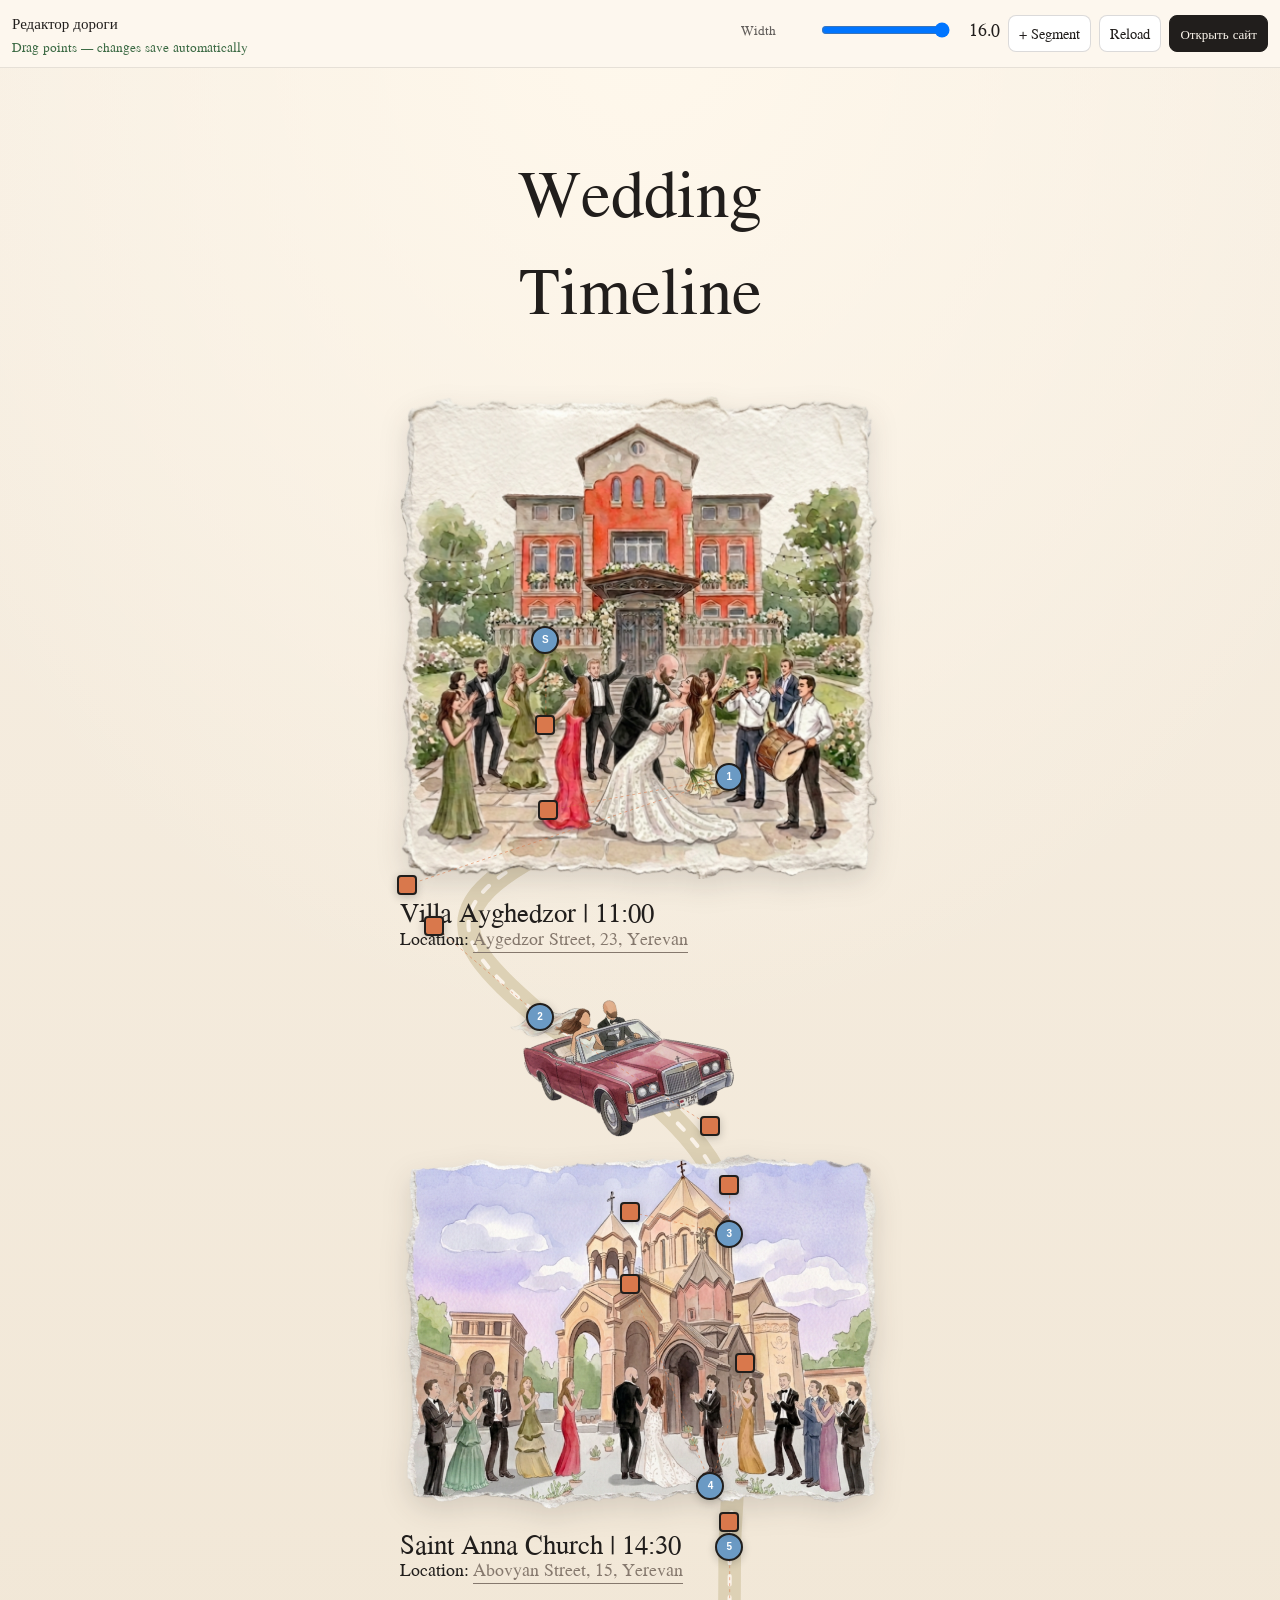
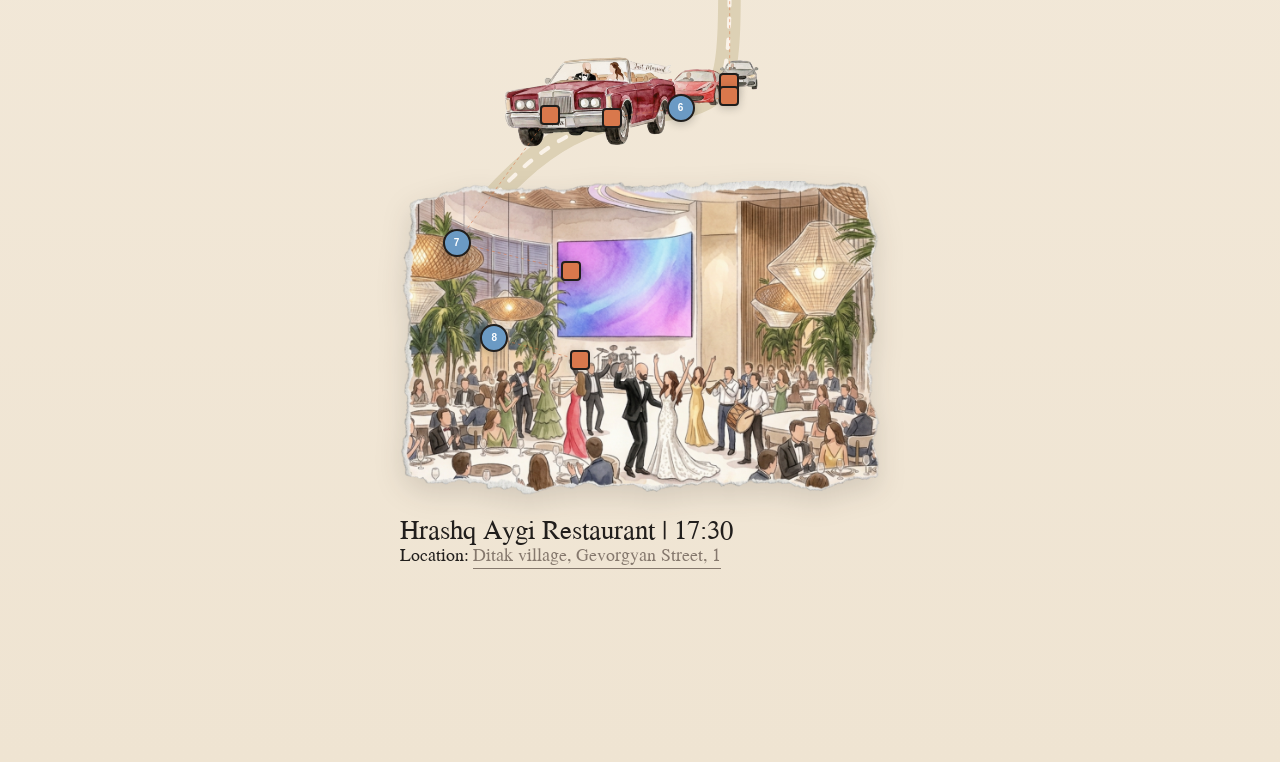
==== commit e76d4448: "Update Saint Anna Church time from 15:00 to 14:30. Co-authored-by: Cursor <cursoragent@cursor.com>" ====
--- a/road-editor.html
+++ b/road-editor.html
@@ -8,18 +8,28 @@
     />
     <meta name="theme-color" content="#f6efe2" />
     <title>Road editor — Wedding timeline</title>
+    <script>
+      (function () {
+        try {
+          if (new URLSearchParams(location.search).has("no-villa")) {
+            document.documentElement.classList.add("no-villa");
+            document.title = "Road editor (no-villa)";
+          }
+        } catch (e) {}
+      })();
+    </script>
     <link rel="preconnect" href="https://fonts.googleapis.com" />
     <link rel="preconnect" href="https://fonts.gstatic.com" crossorigin />
     <link
       href="https://fonts.googleapis.com/css2?family=Birthstone+Bounce:wght@400;500&family=Jomolhari&family=Ponomar&display=swap"
       rel="stylesheet"
     />
-    <link rel="stylesheet" href="styles.css?v=20260731d" />
+    <link rel="stylesheet" href="styles.css?v=20260808m" />
   </head>
   <body class="road-editor-body">
     <header class="road-editor-bar">
       <div class="road-editor-bar__copy">
-        <strong>Редактор дороги</strong>
+        <strong data-road-editor-title>Редактор дороги</strong>
         <span data-road-status data-state="ok">Loading…</span>
       </div>
       <div class="road-editor-bar__tools">
@@ -30,7 +40,7 @@
         </label>
         <button type="button" data-edit="add">+ Segment</button>
         <button type="button" data-edit="reload">Reload</button>
-        <a class="road-editor-bar__link" href="./">Открыть сайт</a>
+        <a class="road-editor-bar__link" data-road-preview href="./">Открыть сайт</a>
       </div>
     </header>
 
@@ -83,7 +93,7 @@
               />
             </div>
             <div class="way__card-copy">
-              <h2>Saint Anna Church | 15:00</h2>
+              <h2>Saint Anna Church | 14:30</h2>
               <p><span>Location:</span><a href="#">Abovyan Street, 15, Yerevan</a></p>
             </div>
           </article>
@@ -115,7 +125,7 @@
       </section>
     </main>
 
-    <script src="way-mobile.js?v=20260731d"></script>
-    <script src="road-editor.js?v=20260731d"></script>
+    <script src="way-mobile.js?v=20260808p"></script>
+    <script src="road-editor.js?v=20260808q"></script>
   </body>
 </html>
--- a/styles.css
+++ b/styles.css
@@ -18,6 +18,38 @@
   src: url("assets/fonts/AnnabelleCyr.ttf") format("truetype");
   font-weight: 400;
   font-style: normal;
+  font-display: swap;
+}
+
+@font-face {
+  font-family: "Mshtakan";
+  src: url("assets/fonts/Mshtakan.ttf") format("truetype");
+  font-weight: 400;
+  font-style: normal;
+  font-display: swap;
+}
+
+@font-face {
+  font-family: "Mshtakan";
+  src: url("assets/fonts/MshtakanOblique.ttf") format("truetype");
+  font-weight: 400;
+  font-style: italic;
+  font-display: swap;
+}
+
+@font-face {
+  font-family: "Mshtakan";
+  src: url("assets/fonts/MshtakanBold.ttf") format("truetype");
+  font-weight: 700;
+  font-style: normal;
+  font-display: swap;
+}
+
+@font-face {
+  font-family: "Mshtakan";
+  src: url("assets/fonts/MshtakanBoldOblique.ttf") format("truetype");
+  font-weight: 700;
+  font-style: italic;
   font-display: swap;
 }
 
@@ -521,9 +553,11 @@
 }
 
 .invite__message.blur-text {
+  display: block;
   flex-wrap: nowrap;
   white-space: nowrap;
   max-width: 100%;
+  text-align: center;
 }
 
 /* —— Way (Figma 27:264 — 1440×1000) —— */
@@ -1899,6 +1933,11 @@
   word-wrap: break-word;
 }
 
+/* Title block above the photo carousel */
+.styling > .styling__copy {
+  margin-bottom: 28px;
+}
+
 .styling__copy h2 {
   color: var(--color-ink);
   font-size: 28px;
@@ -2225,7 +2264,7 @@
   }
 
   .hero__names {
-    font-size: clamp(26px, 7.5vw, 40px);
+    font-size: clamp(32px, 7.5vw, 40px);
   }
 
   .invite {
@@ -2271,8 +2310,10 @@
   }
 
   .invite__message.blur-text {
+    display: block;
     flex-wrap: nowrap;
     white-space: nowrap;
+    text-align: center;
   }
 
   .invite__art {
@@ -2332,6 +2373,10 @@
     max-width: 100%;
   }
 
+  .styling > .styling__copy {
+    margin-bottom: 22px;
+  }
+
   .styling__copy h2 {
     font-size: 20px;
   }
@@ -2487,8 +2532,181 @@
 }
 
 /* Opening gate — one real tap unlocks music (autoplay is blocked by browsers) */
+/* —— Language picker (before invite gate) —— */
+.lang-gate {
+  position: fixed;
+  inset: 0;
+  z-index: 70;
+  display: grid;
+  place-items: center;
+  padding: max(24px, env(safe-area-inset-top)) max(24px, env(safe-area-inset-right))
+    max(24px, env(safe-area-inset-bottom)) max(24px, env(safe-area-inset-left));
+  background: transparent;
+  opacity: 1;
+  transform: scale(1);
+  filter: blur(0);
+  transition:
+    opacity 0.45s ease,
+    transform 0.55s cubic-bezier(0.22, 1, 0.36, 1),
+    filter 0.55s ease,
+    visibility 0.55s ease;
+  touch-action: manipulation;
+  overscroll-behavior: none;
+}
+
+.lang-gate::before {
+  content: "";
+  position: absolute;
+  inset: 0;
+  z-index: -1;
+  background:
+    radial-gradient(ellipse 80% 60% at 50% 38%, rgba(253, 247, 238, 0.28), transparent 70%),
+    var(--color-bg);
+  pointer-events: none;
+}
+
+.lang-gate[hidden] {
+  display: none;
+}
+
+.lang-gate.is-leaving {
+  opacity: 0;
+  visibility: hidden;
+  transform: scale(1.08);
+  filter: blur(10px);
+  pointer-events: none;
+}
+
+.lang-gate__panel {
+  width: min(100%, 420px);
+  display: grid;
+  gap: 28px;
+  justify-items: center;
+  text-align: center;
+}
+
+.lang-gate__eyebrow {
+  font-family: var(--font-display);
+  font-size: clamp(13px, 3.2vw, 16px);
+  letter-spacing: 0.1em;
+  text-transform: uppercase;
+  color: var(--color-link);
+}
+
+.lang-gate__title {
+  display: grid;
+  gap: 6px;
+  margin: 0;
+  font-weight: 400;
+}
+
+.lang-gate__title-line {
+  font-family: var(--font-display);
+  font-size: clamp(22px, 5.5vw, 30px);
+  line-height: 1.2;
+  color: var(--color-ink);
+}
+
+.lang-gate__title-line:nth-child(1) {
+  font-family: "Noto Serif Armenian", var(--font-display), serif;
+}
+
+.lang-gate__title-line:nth-child(2),
+.lang-gate__title-line:nth-child(3) {
+  font-size: clamp(15px, 3.6vw, 18px);
+  color: var(--color-link);
+}
+
+.lang-gate__choices {
+  width: 100%;
+  display: grid;
+  gap: 12px;
+}
+
+.lang-gate__choice {
+  appearance: none;
+  width: 100%;
+  border: 1px solid rgba(33, 30, 28, 0.14);
+  border-radius: 14px;
+  background: rgba(255, 252, 246, 0.84);
+  color: var(--color-ink);
+  padding: 16px 18px;
+  display: grid;
+  gap: 4px;
+  justify-items: start;
+  text-align: left;
+  cursor: pointer;
+  font: inherit;
+  transition:
+    transform 0.2s ease,
+    border-color 0.2s ease,
+    background 0.2s ease,
+    box-shadow 0.2s ease;
+  -webkit-tap-highlight-color: transparent;
+}
+
+.lang-gate__choice:hover,
+.lang-gate__choice:focus-visible {
+  outline: none;
+  border-color: rgba(33, 30, 28, 0.34);
+  background: #fffdf8;
+  box-shadow: 0 10px 24px rgba(33, 30, 28, 0.08);
+  transform: translateY(-1px);
+}
+
+.lang-gate__choice.is-active {
+  border-color: rgba(33, 30, 28, 0.42);
+  box-shadow: inset 0 0 0 1px rgba(33, 30, 28, 0.12);
+}
+
+.lang-gate__choice:active {
+  transform: translateY(0);
+}
+
+.lang-gate__choice-native {
+  font-family: var(--font-display);
+  font-size: clamp(18px, 4.4vw, 22px);
+  line-height: 1.2;
+}
+
+.lang-gate__choice[data-lang="hy"] .lang-gate__choice-native {
+  font-family: "Noto Serif Armenian", var(--font-display), serif;
+}
+
+.lang-gate__choice-meta {
+  font-family: var(--font-display);
+  font-size: 13px;
+  color: var(--color-link);
+  letter-spacing: 0.03em;
+}
+
+@media (prefers-reduced-motion: reduce) {
+  .lang-gate {
+    transition: opacity 0.2s ease, visibility 0.2s ease;
+  }
+
+  .lang-gate.is-leaving {
+    transform: none;
+    filter: none;
+  }
+}
+
+/* Lock page scroll while the intro gate is open (beats native-scroll rules). */
+html.is-gated,
+html.is-gated body,
 body.is-gated {
-  overflow: hidden;
+  overflow: hidden !important;
+  overscroll-behavior: none !important;
+  touch-action: none;
+  height: 100% !important;
+  min-height: 100% !important;
+}
+
+html.is-gated body,
+body.is-gated {
+  position: fixed;
+  inset: 0;
+  width: 100%;
 }
 
 .invite-gate {
@@ -2510,6 +2728,8 @@
     opacity 0.65s ease,
     visibility 0.75s ease;
   will-change: transform, filter, opacity;
+  touch-action: manipulation;
+  overscroll-behavior: none;
 }
 
 .invite-gate::before {
@@ -2535,7 +2755,10 @@
   pointer-events: none;
 }
 
-.invite-gate.is-leaving .invite-gate__hit {
+.invite-gate.is-leaving .invite-gate__copy,
+.invite-gate.is-leaving .invite-gate__cue,
+.invite-gate.is-leaving .invite-gate__cue-ring,
+.invite-gate.is-leaving .invite-gate__cue-core {
   animation: none;
 }
 
@@ -2549,7 +2772,7 @@
   flex-direction: column;
   align-items: center;
   justify-content: center;
-  gap: 10px;
+  gap: 22px;
   position: absolute;
   inset: 0;
   width: 100%;
@@ -2557,6 +2780,15 @@
   padding: 28px 12px;
   text-align: center;
   font: inherit;
+  touch-action: manipulation;
+  -webkit-tap-highlight-color: transparent;
+}
+
+.invite-gate__copy {
+  display: flex;
+  flex-direction: column;
+  align-items: center;
+  gap: 10px;
   animation: invite-gate-breathe 2.8s ease-in-out infinite;
 }
 
@@ -2582,6 +2814,41 @@
   font-size: 14px;
   color: var(--color-link);
   letter-spacing: 0.04em;
+  animation: invite-gate-hint-fade 1.8s ease-in-out infinite;
+}
+
+.invite-gate__cue {
+  position: relative;
+  width: 96px;
+  height: 96px;
+  margin-top: 4px;
+  display: grid;
+  place-items: center;
+  color: var(--color-ink);
+  pointer-events: none;
+}
+
+.invite-gate__cue-ring {
+  position: absolute;
+  inset: 0;
+  border-radius: 50%;
+  border: 1.75px solid rgba(33, 30, 28, 0.3);
+  animation: invite-gate-cue-pulse 1.9s ease-out infinite;
+}
+
+.invite-gate__cue-ring--delay {
+  animation-delay: 0.55s;
+}
+
+.invite-gate__cue-core {
+  position: relative;
+  z-index: 1;
+  width: 18px;
+  height: 18px;
+  border-radius: 50%;
+  background: rgba(33, 30, 28, 0.72);
+  box-shadow: 0 0 0 8px rgba(33, 30, 28, 0.08);
+  animation: invite-gate-cue-tap 1.9s ease-in-out infinite;
 }
 
 @keyframes invite-gate-breathe {
@@ -2596,8 +2863,52 @@
   }
 }
 
+@keyframes invite-gate-hint-fade {
+  0%,
+  100% {
+    opacity: 0.55;
+  }
+  50% {
+    opacity: 1;
+  }
+}
+
+@keyframes invite-gate-cue-pulse {
+  0% {
+    transform: scale(0.42);
+    opacity: 0.75;
+  }
+  70% {
+    transform: scale(1);
+    opacity: 0;
+  }
+  100% {
+    transform: scale(1);
+    opacity: 0;
+  }
+}
+
+@keyframes invite-gate-cue-tap {
+  0%,
+  100% {
+    transform: scale(1);
+    opacity: 0.85;
+  }
+  35% {
+    transform: scale(0.78);
+    opacity: 1;
+  }
+  55% {
+    transform: scale(1);
+    opacity: 0.85;
+  }
+}
+
 @media (prefers-reduced-motion: reduce) {
-  .invite-gate__hit {
+  .invite-gate__copy,
+  .invite-gate__hint,
+  .invite-gate__cue-ring,
+  .invite-gate__cue-core {
     animation: none;
   }
 
@@ -2724,10 +3035,162 @@
     font-size: clamp(26px, 8.4vw, 40px);
   }
 
-  html[lang="ru"] .hero__eyebrow.blur-text,
-  html[lang="ru"] .hero__script.blur-text {
-    flex-wrap: nowrap;
-    white-space: nowrap;
-  }
-}
-
+html[lang="ru"] .hero__eyebrow.blur-text,
+html[lang="ru"] .hero__script.blur-text {
+  flex-wrap: nowrap;
+  white-space: nowrap;
+}
+}
+
+/* Armenian hero: Mshtakan, two-line uppercase (Figma 51:5) */
+html[lang="hy"] {
+  --font-display: "Mshtakan", "Noto Serif Armenian", "Jomolhari", serif;
+  --font-serif: "Mshtakan", "Noto Serif Armenian", "Ponomar", serif;
+  --font-script: "Mshtakan", "Noto Serif Armenian", cursive;
+  --font-mshtakan: "Mshtakan", "Noto Serif Armenian", serif;
+}
+
+html[lang="hy"] body {
+  font-family: "Noto Sans Armenian", var(--font-display), sans-serif;
+}
+
+html[lang="hy"] .hero__names,
+html[lang="hy"] .invite__names,
+html[lang="hy"] .way__title,
+html[lang="hy"] .way__card-copy,
+html[lang="hy"] .countdown__headline h2,
+html[lang="hy"] .styling__copy,
+html[lang="hy"] .invite-gate__copy {
+  text-transform: none;
+}
+
+html[lang="hy"] .hero__headline {
+  display: flex;
+  flex-direction: column;
+  flex-wrap: nowrap;
+  align-items: center;
+  justify-content: center;
+  gap: 0;
+  width: min(100%, 94vw);
+  text-align: center;
+}
+
+html[lang="hy"] .hero__eyebrow,
+html[lang="hy"] .hero__script {
+  font-family: var(--font-mshtakan);
+  font-weight: 400;
+  font-style: normal;
+  text-transform: uppercase;
+  letter-spacing: -0.04em;
+  text-align: center;
+  max-width: 100%;
+  margin: 0;
+  padding: 0;
+}
+
+html[lang="hy"] .hero__eyebrow {
+  color: var(--color-ink);
+  font-size: clamp(28px, 5.2vw, 64px);
+  line-height: 0.75;
+  white-space: normal;
+}
+
+html[lang="hy"] .hero__script {
+  color: var(--color-ink-strong);
+  /* Keep “ԱՄՈՒՍՆԱՆՈՒՄ ԵՆ!” on one line at any width */
+  font-size: min(81px, calc((100vw - 40px) / 9.6));
+  line-height: 1.05;
+  white-space: nowrap;
+}
+
+html[lang="hy"] .hero__eyebrow.blur-text {
+  display: block;
+  width: 100%;
+  justify-content: center;
+  white-space: normal;
+}
+
+html[lang="hy"] .hero__script.blur-text {
+  display: flex;
+  width: max-content;
+  max-width: 100%;
+  justify-content: center;
+  flex-wrap: nowrap;
+  white-space: nowrap;
+}
+
+html[lang="hy"] .invite__message {
+  font-family: var(--font-display);
+  text-transform: none;
+  white-space: nowrap;
+  display: block;
+  text-align: center;
+  width: 100%;
+  max-width: 100%;
+  font-size: min(22px, 4.6vw);
+  letter-spacing: -0.015em;
+  padding-inline: 0;
+  margin-inline: 0;
+  box-sizing: border-box;
+  overflow: visible;
+  line-height: 1.25;
+}
+
+html[lang="hy"] .invite__message.blur-text {
+  display: block;
+  white-space: nowrap;
+  width: 100%;
+  max-width: 100%;
+  text-align: center;
+}
+
+html[lang="hy"] .invite__message .blur-segment + .blur-segment {
+  margin-inline-start: 0.25em;
+}
+
+html[lang="hy"] .invite__message-line2 {
+  display: inline;
+}
+
+html[lang="hy"] .invite__message-line2 .blur-segment + .blur-segment {
+  margin-inline-start: 0.25em;
+}
+
+html[lang="hy"] .invite-gate__title {
+  font-family: var(--font-mshtakan);
+  white-space: normal;
+  font-size: clamp(30px, 8vw, 52px);
+  text-transform: none;
+}
+
+@media (max-width: 900px) {
+  html[lang="hy"] .hero__eyebrow {
+    font-size: clamp(26px, 8.2vw, 40px);
+  }
+
+  html[lang="hy"] .hero__script {
+    font-size: min(52px, calc((100vw - 32px) / 9.4));
+  }
+
+  html[lang="hy"] .invite__message,
+  html[lang="hy"] .invite__message.blur-text {
+    white-space: normal;
+    overflow: visible;
+    /* A bit larger than the old single-line mobile size; JS fine-tunes */
+    font-size: clamp(15px, 4.6vw, 22px);
+    line-height: 1.3;
+  }
+
+  html[lang="hy"] .invite__message-line2 {
+    display: block;
+    margin-top: 0.12em;
+  }
+}
+
+/* —— Short invite (?no-villa=1): hide villa stop on mobile + desktop —— */
+html.no-villa .way__card--villa {
+  display: none !important;
+}
+
+/* Keep cars at their original route positions; only the villa card is removed. */
+
